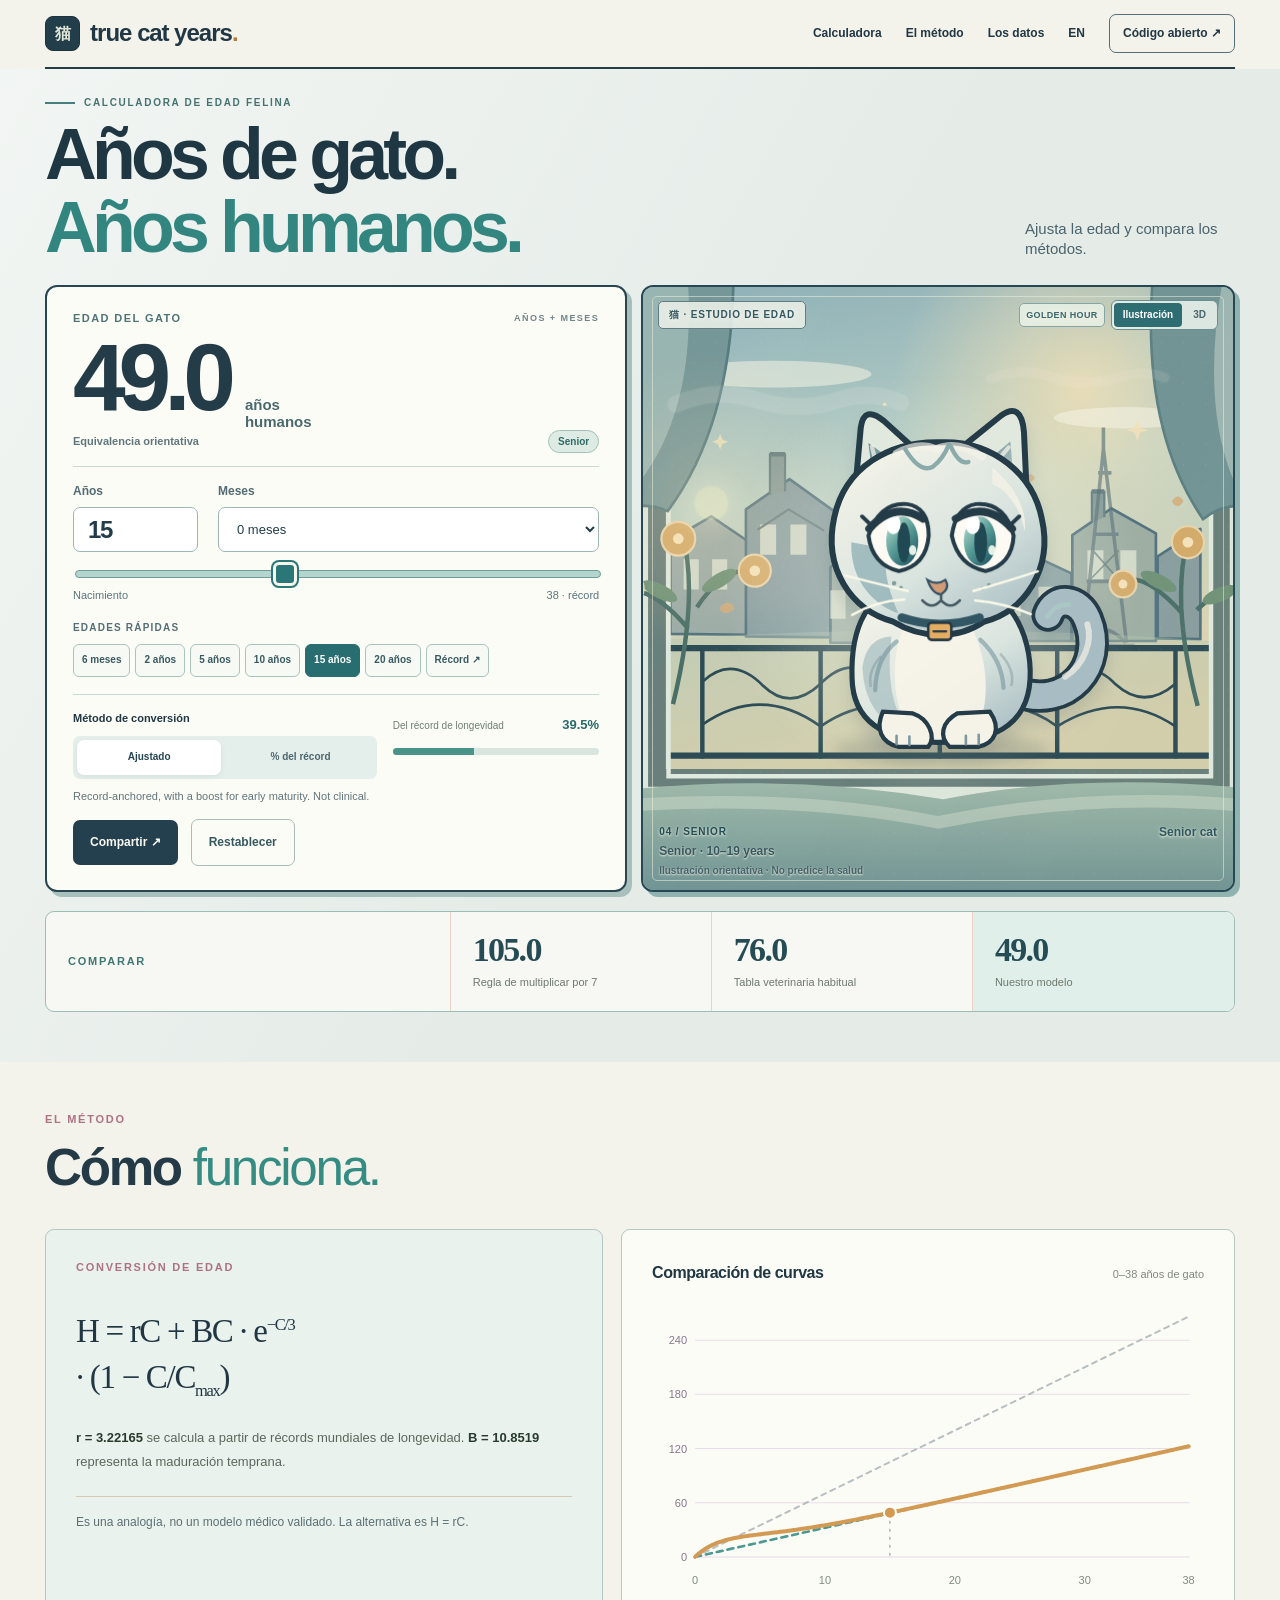
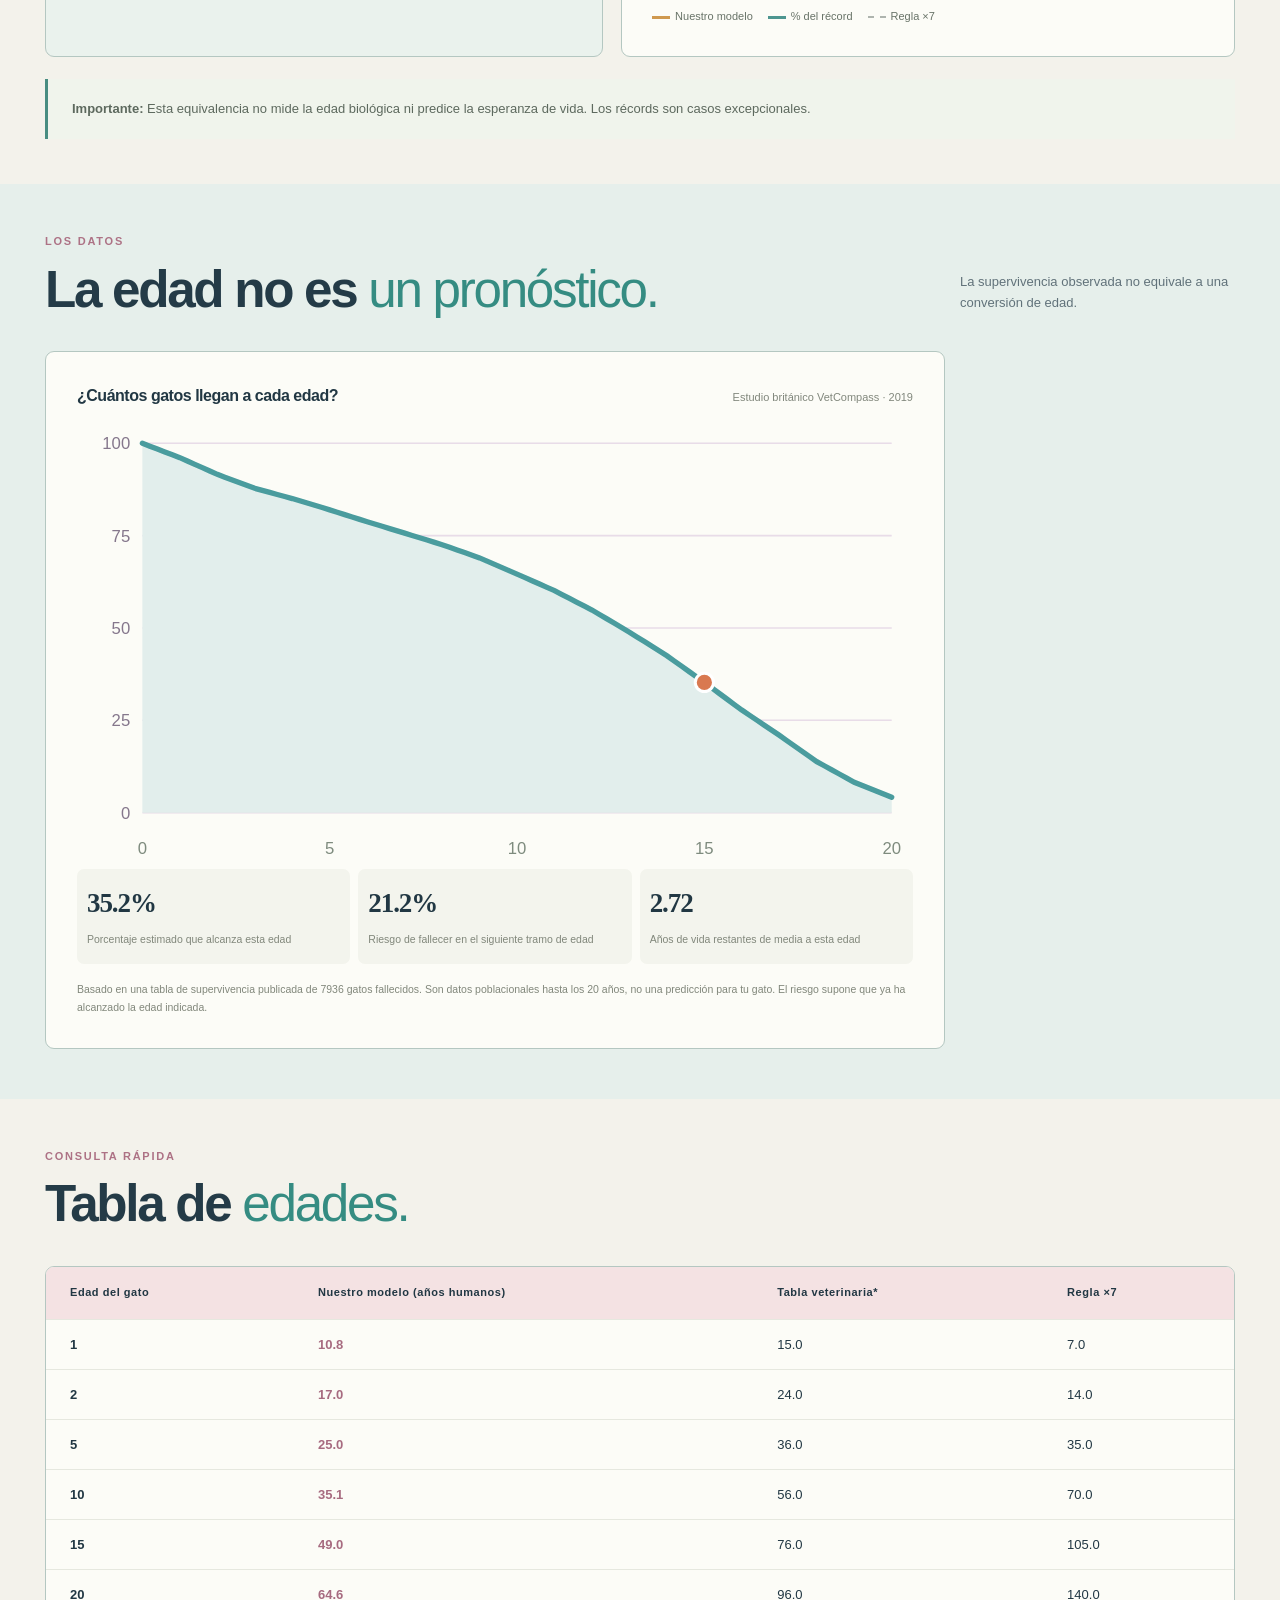
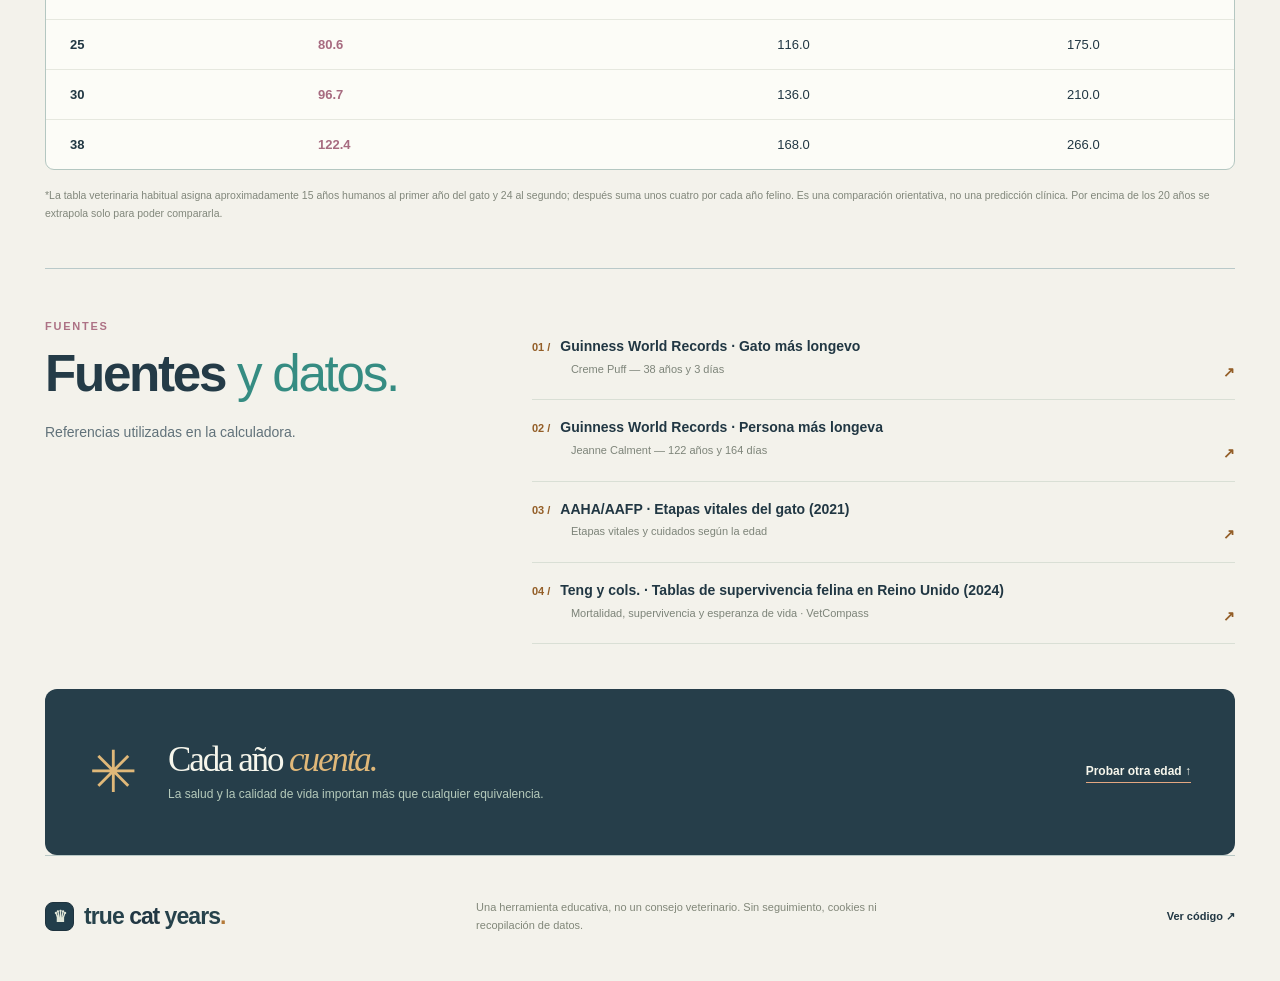
==== es/index.html @ 13b222a9 "Publish localized Spanish /es homepage with SEO tags and translated content" ====
<!doctype html>
<html lang="es">
<head>
<meta charset="utf-8"><meta name="viewport" content="width=device-width,initial-scale=1">
<meta name="theme-color" content="#172a35">
<link rel="canonical" href="https://catyear.pages.dev/es/">
<link rel="alternate" hreflang="en" href="https://catyear.pages.dev/">
<link rel="alternate" hreflang="es" href="https://catyear.pages.dev/es/">
<link rel="alternate" hreflang="x-default" href="https://catyear.pages.dev/">
<meta property="og:url" content="https://catyear.pages.dev/es/"><meta property="og:locale" content="es_ES">
<meta name="description" content="¿Cuántos años humanos tiene tu gato? Calculadora de edad felina basada en récords de longevidad, con métodos comparados y datos científicos.">
<meta property="og:type" content="website"><meta property="og:title" content="¿Cuántos años humanos tiene tu gato? | True Cat Years"><meta property="og:description" content="Calculadora ilustrada de años de gato a años humanos, con comparaciones claras.">
<title>Calculadora de años de gato a años humanos | True Cat Years</title>
<link rel="icon" href="../favicon.svg" type="image/svg+xml"><link rel="stylesheet" href="../styles.css"><link rel="stylesheet" href="../storyboard.css">
<script type="application/ld+json">{"@context":"https://schema.org","@type":"WebApplication","name":"Calculadora de años de gato a años humanos — True Cat Years","applicationCategory":"HealthApplication","operatingSystem":"Any","isAccessibleForFree":true,"description":"Calculadora ilustrativa de edad felina basada en los récords de longevidad, con comparación de métodos y datos de supervivencia reales.","author":{"@type":"Person","name":"Duncan Trevithick"},"url":"https://catyear.pages.dev/es/","inLanguage":"es"}</script>
</head>
<body>
<a class="skip" href="#calculator">Ir a la calculadora</a>
<header class="site-header wrap">
<a href="../" class="brand" aria-label="Inicio de True Cat Years"><span class="brand-mark" aria-hidden="true">猫</span><span>true <span class="brand-italic">cat</span> years<span class="brand-dot">.</span></span></a>
<nav aria-label="Navegación principal"><a href="#calculator">Calculadora</a><a href="#how-it-works">El método</a><a href="#the-evidence">Los datos</a><a class="lang-link" href="/" lang="en" hreflang="en" data-language-link aria-label="Cambiar a inglés">EN</a><a class="nav-github" href="https://github.com/dunctk/true-cat-year-calculator" target="_blank" rel="noopener noreferrer">Código abierto ↗</a></nav>
</header>
<main>

<section class="calculator-section experience-section" id="calculator" aria-labelledby="calc-heading">
<div class="wrap">
  <div class="experience-heading">
    <div><p class="kicker"><span class="kicker-rule"></span>CALCULADORA DE EDAD FELINA</p>
      <h1 id="calc-heading">Años de gato.<br><em>Años humanos.</em></h1></div>
    <p class="experience-intro">Ajusta la edad y compara los métodos.</p>
  </div>
  <div class="calc-grid experience-grid">
    <div class="control-panel experience-control">
      <div class="panel-index"><span>EDAD DEL GATO</span><span>AÑOS + MESES</span></div>
      <div class="hero-result">
        <div class="hero-number"><strong id="result-years" aria-live="polite" aria-atomic="true">49.0</strong><span>años<br>humanos</span></div>
        <div class="hero-sub"><span>Equivalencia orientativa</span><span id="stage" class="stage-pill">Sénior</span></div>
      </div>
      <div class="age-fields"><div><label for="years">Años</label><input type="number" id="years" min="0" max="38" step="1" value="15" inputmode="numeric"></div><div><label for="months">Meses</label><select id="months" aria-label="Meses adicionales"><option value="0">0 meses</option><option value="1">1 mes</option><option value="2">2 meses</option><option value="3">3 meses</option><option value="4">4 meses</option><option value="5">5 meses</option><option value="6">6 meses</option><option value="7">7 meses</option><option value="8">8 meses</option><option value="9">9 meses</option><option value="10">10 meses</option><option value="11">11 meses</option></select></div></div>
      <input type="range" id="age-slider" min="0" max="38" step=".0833333333" value="15" aria-label="Edad del gato en años">
      <div class="range-ends"><span>Nacimiento</span><span>38 · récord</span></div>
      <div class="quick-label">EDADES RÁPIDAS</div>
      <div class="presets"><button type="button" data-age="0.5">6 meses</button><button type="button" data-age="2">2 años</button><button type="button" data-age="5">5 años</button><button type="button" data-age="10">10 años</button><button type="button" data-age="15">15 años</button><button type="button" data-age="20">20 años</button><button type="button" data-age="38.0082">Récord ↗</button></div>
      <div class="control-lower">
        <div><p class="control-subhead">Método de conversión</p><div class="switcher" role="group" aria-label="Modelo de conversión de edad"><button id="mode-adjusted" type="button" aria-pressed="true" class="active">Ajustado</button><button id="mode-linear" type="button" aria-pressed="false">% del récord</button></div></div>
        <div class="record-meter"><div class="record-meter-label"><span>Del récord de longevidad</span><strong id="record-share">39.5%</strong></div><div class="progress" aria-hidden="true"><span id="progress-bar"></span></div></div>
      </div>
      <p class="method-explain" id="mode-description">Comparación ilustrativa basada en récords. No es un diagnóstico.</p>
      <div class="result-actions"><button type="button" id="copy-link" class="action-main">Compartir ↗</button><button type="button" id="reset-age" class="action-alt">Restablecer</button></div>
      <p id="copy-status" class="sr-only" role="status"></p>
    </div>
    <div class="scene-panel" aria-label="Gato ilustrado con paisaje parisino que cambia entre el día y la noche al ajustar la edad">
      <!-- The slider scrubs these scenery layers; nothing plays on its own. The cat remains independently rendered in WebGL above them. -->
      <div class="paris-timelapse" aria-hidden="true">
        <div class="tl-warmth"></div>
        <div class="tl-sunset"></div>
        <div class="tl-nightfall"></div>
        <svg class="tl-animation-art" viewBox="0 0 760 700" preserveAspectRatio="xMidYMid slice" focusable="false" aria-hidden="true">
          <defs>
            <radialGradient id="tl-sun-glow"><stop offset="0" stop-color="#fff2c7" stop-opacity=".82"/><stop offset=".25" stop-color="#ffdeaa" stop-opacity=".37"/><stop offset="1" stop-color="#ffe1af" stop-opacity="0"/></radialGradient>
            <radialGradient id="tl-moon-glow"><stop offset="0" stop-color="#e5e5ff" stop-opacity=".46"/><stop offset=".27" stop-color="#dce3ff" stop-opacity=".18"/><stop offset="1" stop-color="#dce3ff" stop-opacity="0"/></radialGradient>
          </defs>
          <g class="tl-clouds">
            <path d="M113 140q44-20 91-5t92 0q35-12 70 3" stroke="#fff9f1" stroke-width="19" stroke-linecap="round" opacity=".25" fill="none"/>
            <path d="M467 111q34-14 69-2t74 1q32-10 53 0" stroke="#fff2e6" stroke-width="11" stroke-linecap="round" opacity=".22" fill="none"/>
          </g>
          <g class="tl-sun">
            <circle cx="255" cy="143" r="175" fill="url(#tl-sun-glow)"/>
            <circle cx="255" cy="143" r="19" fill="#fff0bc" opacity=".94"/>
          </g>
          <g class="tl-stars">
            <g class="tl-stars-a" fill="#fff9e7">
              <circle cx="139" cy="91" r="2.2"/><circle cx="204" cy="62" r="1.5"/>
              <circle cx="289" cy="115" r="2.2"/><circle cx="350" cy="70" r="1.3"/>
              <circle cx="417" cy="110" r="2.0"/><circle cx="502" cy="60" r="1.5"/>
              <circle cx="589" cy="102" r="2.1"/><circle cx="643" cy="161" r="1.4"/>
            </g>
            <g class="tl-stars-b" fill="#fff5d9">
              <circle cx="169" cy="184" r="1.4"/><circle cx="246" cy="163" r="1.8"/>
              <circle cx="326" cy="194" r="1.2"/><circle cx="382" cy="158" r="2.1"/>
              <circle cx="465" cy="216" r="1.5"/><circle cx="548" cy="175" r="1.8"/>
              <circle cx="623" cy="225" r="1.2"/>
            </g>
          </g>
          <g class="tl-moon">
            <circle cx="210" cy="151" r="106" fill="url(#tl-moon-glow)"/>
            <circle cx="210" cy="151" r="16" fill="#f9f1d9"/>
            <circle cx="203" cy="146" r="16" fill="#d2d2e7"/>
          </g>
          <!-- These lit windows share viewBox coordinates with paris-balcony.svg. -->
          <g class="tl-windows">
            <path class="tl-window-early" d="M94 317h17v34H94zm54 0h17v34h-17zm52-39h18v34h-18zm59 74h17v32h-17zm109-52h17v30h-17zm87 48h17v33h-17zm92-41h18v33h-18z" fill="#ffe7a2"/>
            <path class="tl-window-late" d="M126 317h17v34h-17zm54-39h18v34h-18zm34 0h18v34h-18zm83 74h17v32h-17zm111-52h17v30h-17zm85 48h17v33h-17zm37 0h17v33h-17zm55-41h18v33h-18z" fill="#ffe0a1"/>
          </g>
        </svg>
      </div>
      <div class="scene-top"><span class="scene-title">猫 · ESTUDIO DE EDAD</span><span class="scene-status-wrap"><span class="scene-daypart" id="scene-daypart">Hora dorada</span><div class="portrait-switch" role="group" aria-label="Estilo de ilustración">
        <button type="button" id="portrait-anime" class="active" aria-pressed="true">Ilustración</button>
        <button type="button" id="portrait-3d" aria-pressed="false">3D</button>
      </div></span></div>
      <div class="cat-viewport storybook-mode" id="cat-viewport">
        <canvas id="cat-canvas" aria-hidden="true"></canvas>
        <div id="cat-fallback" class="cat-fallback" aria-hidden="true">
        <svg id="anime-portrait" class="anime-portrait" viewBox="0 0 520 520" xmlns="http://www.w3.org/2000/svg" focusable="false" aria-hidden="true">
          <defs>
            <linearGradient id="fur-paint" x1=".1" x2=".9" y1="0" y2="1"><stop stop-color="#f6f4e9"/><stop offset=".56" stop-color="#dae5df"/><stop offset="1" stop-color="#a5bac1"/></linearGradient>
            <linearGradient id="ear-paint" x1="0" y1="0" x2="1" y2="1"><stop stop-color="#668d94"/><stop offset="1" stop-color="#c1d0ca"/></linearGradient>
            <linearGradient id="eye-gem" x1="0" y1="0" x2=".8" y2="1"><stop stop-color="#c4e6d5"/><stop offset=".52" stop-color="#599d97"/><stop offset="1" stop-color="#205967"/></linearGradient>
            
            
            <filter id="cat-shadow" x="-30%" y="-30%" width="160%" height="170%"><feGaussianBlur stdDeviation="8"/></filter>
          </defs>
          <ellipse cx="263" cy="461" rx="127" ry="17" fill="#29414c" opacity=".17" filter="url(#cat-shadow)"/>
          <g id="anime-whole">
            <!-- A curved tail painted behind the body, with a pale highlight and dark ink. -->
            <g id="anime-tail">
              <path d="M349 393C411 417 456 362 434 309C424 284 396 281 388 304" fill="none" stroke="#243b48" stroke-width="39" stroke-linecap="round"/>
              <path d="M349 393C411 417 456 362 434 309C424 284 396 281 388 304" fill="none" stroke="#a8bcc3" stroke-width="30" stroke-linecap="round"/>
              <path d="M408 376C431 362 440 334 434 315" fill="none" stroke="#f6f1e5" stroke-width="7" stroke-linecap="round" opacity=".7"/>
              <path d="M387 306Q398 290 412 292" fill="none" stroke="#a9c8c4" stroke-width="5" stroke-linecap="round"/>
            </g>
            <g id="anime-body">
              <path d="M222 282C179 269 157 319 159 378C160 429 197 451 259 453C320 453 364 436 367 379C370 323 337 270 301 279Z" fill="url(#fur-paint)" stroke="#243b48" stroke-width="6" stroke-linejoin="round"/>
              <path d="M171 365Q174 427 225 441Q196 400 205 329Q176 330 171 365Z" fill="#a7bec1" opacity=".7"/>
              <path d="M232 298C204 330 200 399 227 443C244 451 283 451 303 443C330 388 307 321 284 297Z" fill="#f8f5e9" opacity=".92"/>
              <path d="M211 335q-24 19-25 57M309 333q25 23 27 56" stroke="#6e9097" stroke-width="5" stroke-linecap="round" fill="none" opacity=".55"/>
              <path d="M195 417C186 437 193 453 213 458H248C258 446 248 425 230 419Z" fill="#f5f3e8" stroke="#243b48" stroke-width="5"/>
              <path d="M282 419C264 429 260 446 273 458H306C326 454 334 437 320 417Z" fill="#f5f3e8" stroke="#243b48" stroke-width="5"/>
              <path d="M211 445v10M226 446v10M292 445v10M307 444v11" fill="none" stroke="#7c979d" stroke-width="3" stroke-linecap="round"/>
              <path d="M193 352q-16 17-12 36M332 349q18 19 13 38" stroke="#6d8993" stroke-width="3" fill="none" opacity=".38"/>
            </g>
            <g id="anime-head">
              <!-- Angular anime ears. -->
              <path d="M161 175L169 85Q173 58 196 77L240 117M282 112L333 71Q357 54 360 90L364 178" fill="#e1e8de" stroke="#243b48" stroke-width="7" stroke-linejoin="round"/>
              <path d="M178 103L184 153L219 132Z" fill="url(#ear-paint)"/>
              <path d="M344 101L306 133L349 157Z" fill="url(#ear-paint)"/>
              <path d="M182 107l9 35M342 108l-20 24" stroke="#f8f3e8" stroke-width="5" stroke-linecap="round" opacity=".73"/>
              <!-- Inked, angular anime silhouette. -->
              <path d="M263 102C324 100 371 140 381 192C394 250 361 300 313 312C282 333 240 332 207 312C157 298 125 249 138 190C150 132 202 100 263 102Z" fill="url(#fur-paint)" stroke="#243b48" stroke-width="7" stroke-linejoin="round"/>
              <!-- Soft cel-shadow planes: inked but not muddy. -->
              <path d="M158 219C156 265 187 294 213 302C203 278 193 249 201 227Z" fill="#8daeb4" opacity=".74"/>
              <path d="M323 132C351 154 364 183 361 206C355 176 339 157 323 151Z" fill="#f5f2e8" opacity=".85"/>
              <path d="M211 115Q237 101 257 110Q283 99 311 119" fill="none" stroke="#f4f3e9" stroke-width="9" stroke-linecap="round" opacity=".66"/>
              <!-- Hand-drawn forelock and three tiny fur tufts. -->
              <path d="M221 110Q238 138 253 131Q265 122 272 105M274 106Q284 129 295 125" fill="none" stroke="#8baaaa" stroke-width="5" stroke-linecap="round"/>
              <g id="anime-silver" opacity="0">
                <path d="M190 171Q198 143 219 131L211 166Z" fill="#afc2c6" opacity=".8"/>
                <path d="M314 128Q341 144 347 164L326 158Z" fill="#afc2c6" opacity=".75"/>
                <path d="M182 251Q199 275 218 279L204 287Z" fill="#afc2c6" opacity=".55"/>
                <path d="M343 251Q329 271 310 281L324 288Z" fill="#afc2c6" opacity=".6"/>
              </g>
              <g id="anime-eyes">
                <!-- Focused anime eyes. -->
                <g id="anime-eye-left">
                  <path d="M176 211Q190 167 224 170Q251 174 251 211Q248 250 214 257Q181 249 176 211Z" fill="#fcfaf2" stroke="#243b48" stroke-width="5"/>
                  <ellipse cx="218" cy="218" rx="20" ry="32" fill="url(#eye-gem)"/>
                  <ellipse cx="220" cy="220" rx="8" ry="26" fill="#214953"/>
                  <ellipse cx="207" cy="196" rx="9" ry="13" fill="#fff"/>
                  <ellipse cx="231" cy="230" rx="4.6" ry="6.5" fill="#f0f8ed" opacity=".94"/>
                  <path d="M177 202Q208 165 244 189" fill="none" stroke="#243b48" stroke-width="10" stroke-linecap="round"/>
                  <path d="M180 198L168 186" fill="none" stroke="#243b48" stroke-width="5" stroke-linecap="round"/>
                </g>
                <g id="anime-eye-right">
                  <path d="M273 211Q278 174 303 170Q339 167 350 211Q348 249 315 257Q281 250 273 211Z" fill="#fcfaf2" stroke="#243b48" stroke-width="5"/>
                  <ellipse cx="308" cy="218" rx="20" ry="32" fill="url(#eye-gem)"/>
                  <ellipse cx="309" cy="220" rx="8" ry="26" fill="#214953"/>
                  <ellipse cx="299" cy="196" rx="9" ry="13" fill="#fff"/>
                  <ellipse cx="323" cy="230" rx="4.6" ry="6.5" fill="#f0f8ed" opacity=".94"/>
                  <path d="M278 189Q317 165 348 202" fill="none" stroke="#243b48" stroke-width="10" stroke-linecap="round"/>
                  <path d="M345 198L357 186" fill="none" stroke="#243b48" stroke-width="5" stroke-linecap="round"/>
                </g>
              </g>
              
              
              <!-- Tiny muzzle: not a human smile. -->
              <path d="M247 263Q258 270 268 263Q274 273 263 280Q253 280 247 263Z" fill="#d09c78" stroke="#365364" stroke-width="2.5"/>
              <path d="M263 280v7M263 287q-11 12-22 0M263 287q11 12 22 0" fill="none" stroke="#455962" stroke-width="3" stroke-linecap="round"/>
              <g fill="#819d9d"><circle cx="208" cy="267" r="2.6"/><circle cx="216" cy="272" r="2.2"/><circle cx="319" cy="269" r="2.5"/><circle cx="311" cy="273" r="2.1"/></g>
              <g fill="none" stroke="#f8f8e9" stroke-width="3" stroke-linecap="round">
                <path d="M224 276Q186 267 151 258M220 286Q186 288 159 304M301 276Q342 264 376 253M303 287Q337 290 368 303"/>
              </g>
            </g>
            <!-- Minimal collar and metal tag. -->
            <g id="anime-collar">
  <path d="M217 307Q262 322 308 307" stroke="#325663" stroke-width="10" fill="none" stroke-linecap="round"/>
  <rect x="248" y="313" width="27" height="20" rx="4" fill="#e4ad61" stroke="#263944" stroke-width="3"/>
  <path d="M254 323h15" stroke="#263944" stroke-width="2.5" stroke-linecap="round"/>
</g>
          </g>
        </svg>
      </div>
      </div>
      <div class="scene-foot"><span id="story-chapter">04 / SÉNIOR</span><span id="portrait-stage" aria-live="polite">Gato sénior</span></div>
      <p id="scene-story" class="scene-note">Sénior · 10–19 años</p><p class="scene-disclaimer">Ilustración orientativa · No predice la salud</p>
    </div>
  </div>
  <div class="comparison-band"><div><span class="mini-overline">COMPARAR</span></div><div><strong id="compare-seven">105</strong><small>Regla de multiplicar por 7</small></div><div><strong id="compare-vet">76</strong><small>Tabla veterinaria habitual</small></div><div class="compare-feature"><strong id="compare-ours">49.0</strong><small>Nuestro modelo</small></div></div>
</div>
</section>
<section class="method-section wrap" id="how-it-works" aria-labelledby="method-heading">
  <div class="section-heading"><div><p class="kicker">EL MÉTODO</p><h2 id="method-heading">Cómo <em>funciona.</em></h2></div><p></p></div>
  <div class="formula-layout">
    <div class="formula-card"><p class="mini-overline">CONVERSIÓN DE EDAD</p><div class="formula formula-v2" aria-label="H es igual a r por C más B por C por e elevado a menos C dividido entre tres, multiplicado por uno menos C dividido entre C máxima"><span>H = rC + BC · e<sup>−C/3</sup></span><span> · (1 − C/C<sub>max</sub>)</span></div><p><strong>r = <span id="ratio">3.22165</span></strong> se calcula a partir de récords mundiales de longevidad. <strong>B = <span id="boost">10.8519</span></strong> representa la maduración temprana.</p><div class="formula-note">Es una analogía, no un modelo médico validado. La alternativa es H = rC.</div></div>
    <div class="chart-card"><div class="chart-head"><h3>Comparación de curvas</h3><span>0–38 años de gato</span></div><svg id="age-chart" viewBox="0 0 550 295" role="img" aria-label="Comparación de las curvas del modelo ajustado, porcentaje del récord y siete veces la edad del gato"></svg><div class="chart-legend"><span><i class="lg-orange"></i>Nuestro modelo</span><span><i class="lg-green"></i>% del récord</span><span><i class="lg-dotted"></i>Regla ×7</span></div></div>
  </div>
  <p class="accuracy-caveat"><strong>Importante:</strong> Esta equivalencia no mide la edad biológica ni predice la esperanza de vida. Los récords son casos excepcionales.</p>
</section>
<section class="evidence-section" id="the-evidence" aria-labelledby="evidence-heading"><div class="wrap">
  <div class="section-heading"><div><p class="kicker">LOS DATOS</p><h2 id="evidence-heading">La edad no es <em>un pronóstico.</em></h2></div><p>La supervivencia observada no equivale a una conversión de edad.</p></div>
  <div class="evidence-grid">
    <div class="survival-card"><div class="chart-head"><h3>¿Cuántos gatos llegan a cada edad?</h3><span>Estudio británico VetCompass · 2019</span></div><svg id="survival-chart" viewBox="0 0 550 285" role="img" aria-label="Supervivencia poblacional estimada desde el nacimiento hasta los 20 años a partir de un estudio veterinario británico"></svg><div class="survival-metrics"><div><strong id="survival-share">35.2%</strong><span>Porcentaje estimado que alcanza esta edad</span></div><div><strong id="death-risk">21.2%</strong><span>Riesgo de fallecer en el siguiente tramo de edad</span></div><div><strong id="years-left">2.72</strong><span>Años de vida restantes de media a esta edad</span></div></div><p class="small-print">Basado en una tabla de supervivencia publicada de 7936 gatos fallecidos. Son datos poblacionales hasta los 20 años, no una predicción para tu gato. El riesgo supone que ya ha alcanzado la edad indicada.</p></div>
    
  </div>
</div></section>
<section class="table-section wrap" aria-labelledby="table-heading">
  <div class="section-heading"><div><p class="kicker">CONSULTA RÁPIDA</p><h2 id="table-heading">Tabla de <em>edades.</em></h2></div><p></p></div>
  <div class="table-shell"><table><thead><tr><th>Edad del gato</th><th>Nuestro modelo (años humanos)</th><th>Tabla veterinaria*</th><th>Regla ×7</th></tr></thead><tbody id="age-table"></tbody></table></div>
  <p class="small-print">*La tabla veterinaria habitual asigna aproximadamente 15 años humanos al primer año del gato y 24 al segundo; después suma unos cuatro por cada año felino. Es una comparación orientativa, no una predicción clínica. Por encima de los 20 años se extrapola solo para poder compararla.</p>
</section>
<section class="sources-section wrap" aria-labelledby="sources-heading">
  <div><p class="kicker">FUENTES</p><h2 id="sources-heading">Fuentes <em>y datos.</em></h2><p class="sources-lede">Referencias utilizadas en la calculadora.</p></div>
  <ol class="source-list">
    <li><a href="https://www.guinnessworldrecords.com/world-records/oldest-cat-ever" target="_blank" rel="noopener noreferrer"><strong>Guinness World Records · Gato más longevo</strong><span>Creme Puff — 38 años y 3 días <b>↗</b></span></a></li>
    <li><a href="https://www.guinnessworldrecords.com/world-records/oldest-person" target="_blank" rel="noopener noreferrer"><strong>Guinness World Records · Persona más longeva</strong><span>Jeanne Calment — 122 años y 164 días <b>↗</b></span></a></li>
    <li><a href="https://www.aaha.org/resources/2021-aaha-aafp-feline-life-stage-guidelines/feline-life-stage-definitions/" target="_blank" rel="noopener noreferrer"><strong>AAHA/AAFP · Etapas vitales del gato (2021)</strong><span>Etapas vitales y cuidados según la edad <b>↗</b></span></a></li>
    <li><a href="https://doi.org/10.1177/1098612X241234556" target="_blank" rel="noopener noreferrer"><strong>Teng y cols. · Tablas de supervivencia felina en Reino Unido (2024)</strong><span>Mortalidad, supervivencia y esperanza de vida · VetCompass <b>↗</b></span></a></li>
    
  </ol>
</section>
<section class="closing wrap"><span aria-hidden="true">✳</span><div><h2>Cada año <em>cuenta.</em></h2><p>La salud y la calidad de vida importan más que cualquier equivalencia.</p></div><a href="#calculator">Probar otra edad ↑</a></section>
</main>
<footer class="site-footer wrap"><a class="brand" href="../"><span class="brand-mark">♛</span><span>true <span class="brand-italic">cat</span> years<span class="brand-dot">.</span></span></a><p>Una herramienta educativa, no un consejo veterinario. Sin seguimiento, cookies ni recopilación de datos.</p><a href="https://github.com/dunctk/true-cat-year-calculator" target="_blank" rel="noopener noreferrer">Ver código ↗</a></footer>
<script src="../model.js" defer></script>
<script src="../cat-growth.js" defer></script>
<script src="../cat-scene.js" defer></script>
<script src="../timelapse.js" defer></script>
<script src="../storybook.js" defer></script>
<script src="../app.js" defer></script>
</body></html>
---- styles.css ----
:root{--cream:#f8f4ea;--ink:#22352b;--muted:#6d7469;--orange:#d97950;--orange-dark:#af5838;--sage:#dbe7d9;--sage-dark:#537563;--white:#fffdf7;--line:#dcded2;--serif:Georgia,"Iowan Old Style","Times New Roman",serif;--sans:Inter,ui-sans-serif,-apple-system,BlinkMacSystemFont,"Segoe UI",sans-serif}*{box-sizing:border-box}html{scroll-behavior:smooth}body{margin:0;background:var(--cream);color:var(--ink);font-family:var(--sans);-webkit-font-smoothing:antialiased}body,p{line-height:1.62}button,input,select{font:inherit}button{cursor:pointer}a{color:inherit;text-decoration:none}a:focus-visible,button:focus-visible,input:focus-visible,select:focus-visible{outline:3px solid var(--orange);outline-offset:3px}.wrap{width:min(1190px,calc(100% - 56px));margin-inline:auto}.skip{position:absolute;left:-9999px}.skip:focus{left:12px;top:12px;background:white;padding:12px;z-index:100}.site-header{height:95px;display:flex;align-items:center;justify-content:space-between;border-bottom:1px solid var(--line)}.brand{display:inline-flex;align-items:center;gap:10px;font-weight:800;letter-spacing:-.07em;font-size:23px;white-space:nowrap}.brand-mark{width:37px;height:37px;display:grid;place-items:center;color:var(--cream);border-radius:50%;background:var(--ink);font-size:22px;letter-spacing:0}.brand-italic{font-family:var(--serif);font-weight:400;font-style:italic;letter-spacing:-.05em}.brand-dot{color:var(--orange)}nav{display:flex;align-items:center;gap:34px;font-size:13px;font-weight:650}nav a:hover,.text-link:hover,.site-footer a:hover{color:var(--orange-dark)}.nav-github{border:1px solid var(--ink);padding:10px 17px;border-radius:99px}.hero{display:grid;grid-template-columns:1.12fr .88fr;min-height:585px;align-items:center;gap:15px;padding-top:50px;padding-bottom:55px}.kicker,.mini-overline{font-size:11px;font-weight:800;letter-spacing:.18em;text-transform:uppercase;color:var(--orange-dark);line-height:1.4;margin:0}.kicker-rule{display:inline-block;height:2px;background:var(--orange);width:30px;vertical-align:middle;margin-right:9px}h1,h2,h3,p{margin-top:0}h1,h2{font-family:var(--serif);font-weight:400;letter-spacing:-.06em}h1{font-size:clamp(55px,6.1vw,91px);line-height:1.035;margin:27px 0}h1 em,h2 em{font-weight:400;color:var(--orange-dark)}.period{color:var(--orange)}.hero-lede{font-size:17px;max-width:575px;color:#58635a;line-height:1.83;margin-bottom:31px}.hero-link{display:inline-flex;gap:25px;align-items:center;font-size:14px;font-weight:800;border-bottom:2px solid var(--orange);padding-bottom:10px}.hero-link span{font-size:21px}.hero-art{position:relative;width:100%;height:460px;display:flex;align-items:center;justify-content:center}.orb{position:absolute;border-radius:50%}.orb-one{width:365px;height:365px;background:#ecdbc0;top:35px;left:calc(50% - 175px)}.orb-two{width:75px;height:75px;background:#d3dfcf;right:22px;top:21px}.cat-art{position:relative;width:100%;max-height:420px;z-index:2;filter:drop-shadow(0 10px 0 rgba(42,60,43,.02))}.art-stamp{position:absolute;z-index:3;right:-6px;top:77px;transform:rotate(9deg);width:128px;height:128px;border:1.5px dashed #d7a17a;border-radius:50%;background:#f6e8d7;display:flex;align-items:center;justify-content:center;flex-direction:column;text-align:center}.art-stamp span{font-family:var(--serif);font-size:48px;line-height:1;color:var(--orange-dark)}.art-stamp small{font-size:10px;line-height:1.35;font-weight:650}.art-caption{position:absolute;bottom:0;color:#7e786d;font-size:12px;font-family:var(--serif);font-style:italic;letter-spacing:.02em}.calculator-section{background:#e8ede3;padding:89px 0 81px}.section-heading{display:flex;justify-content:space-between;align-items:end;gap:24px;margin-bottom:33px}.section-heading h2,.sources-section h2{font-size:clamp(38px,4vw,57px);line-height:1.11;margin:12px 0 0}.section-heading>p{font-size:13px;color:var(--muted);max-width:275px;margin:0 0 5px}.calc-grid{display:grid;grid-template-columns:1fr 1fr;gap:18px}.control-panel,.result-panel{border-radius:17px;padding:35px 38px;min-height:435px}.control-panel{background:var(--white);border:1px solid #dce2d6;box-shadow:0 16px 34px rgba(32,50,38,.045)}.panel-index{display:flex;justify-content:space-between;align-items:center;gap:8px;font-size:14px;font-weight:800}.panel-index span+span{color:#a0a99a;font-size:10px;letter-spacing:.17em}.age-fields{display:flex;gap:20px;margin-top:28px;margin-bottom:30px}.age-fields>div:first-child{flex:0 0 135px}.age-fields>div:last-child{flex:1}.age-fields label{display:block;font-size:12px;color:#767b70;font-weight:650;margin-bottom:6px}.age-fields input,.age-fields select{width:100%;background:#f7f8f2;border:1px solid #dbe0d6;color:var(--ink);height:57px;border-radius:9px;padding:0 14px}.age-fields input{font-size:30px;font-weight:750;letter-spacing:-.055em}.age-fields select{font-size:13px}input[type=range]{display:block;width:100%;height:6px;accent-color:var(--orange);cursor:pointer}.range-ends{display:flex;justify-content:space-between;font-size:11px;color:#8f988b;margin:9px 0 25px}.quick-label,.control-subhead{font-size:12px;font-weight:800;margin:0 0 12px}.presets{display:flex;gap:7px;flex-wrap:wrap}.presets button{font-size:11px;font-weight:700;background:#f4f6ef;border:1px solid #dce2d7;border-radius:7px;padding:9px 11px;color:#516356}.presets button.active,.presets button:hover{background:var(--ink);color:white;border-color:var(--ink)}.control-rule{height:1px;background:#e4e8df;margin:25px 0}.switcher{display:grid;grid-template-columns:1fr 1fr;gap:7px;padding:4px;background:#edf0e9;border-radius:9px}.switcher button{background:transparent;border:0;border-radius:7px;padding:11px 9px;font-size:12px;color:#637467;font-weight:750}.switcher .active{background:white;color:var(--ink);box-shadow:0 2px 6px rgba(0,0,0,.06)}.method-explain{font-size:11px;color:#79877b;margin:12px 0 0;line-height:1.65;min-height:35px}.result-panel{background:var(--ink);color:#f7f4e9;position:relative;overflow:hidden}.result-panel:after{content:"";position:absolute;width:330px;height:330px;border-radius:50%;border:1px solid rgba(241,240,217,.09);right:-150px;top:-100px;pointer-events:none}.result-overline{display:flex;justify-content:space-between;align-items:center;font-size:10px;font-weight:750;letter-spacing:.16em;color:#bbd0bc}.result-star{font-size:25px;color:#d9a283}.human-num{display:flex;align-items:baseline;gap:19px;margin:27px 0 13px;line-height:1}.human-num span{font-family:var(--serif);font-size:clamp(86px,10vw,127px);letter-spacing:-.09em}.human-num small{font-size:13px;color:#c1d0c3;max-width:65px;line-height:1.35}.result-context{font-size:13px;color:#c1d0c3;max-width:320px;line-height:1.65;margin:0}.result-context strong{color:#fff}.result-divider{height:1px;background:rgba(240,246,228,.2);margin:31px 0 23px}.result-details{display:flex;justify-content:space-between;gap:12px}.result-details div{display:grid;gap:8px}.result-details div+div{text-align:right}.result-details span{font-size:11px;color:#adc0ae}.result-details strong{font-size:17px}.progress{background:#46594a;border-radius:40px;height:6px;overflow:hidden;margin-top:21px}.progress span{display:block;height:100%;background:#e6a582;transition:width .2s}.result-actions{display:flex;align-items:center;gap:13px;margin-top:27px}.action-main,.action-alt{border:0;padding:13px 17px;border-radius:7px;font-size:12px;font-weight:800}.action-main{background:#e6aa8c;color:#20352a}.action-main:hover{background:#f1c5a9}.action-alt{background:transparent;color:#d0d9cf;border:1px solid #647466}.comparison-band{display:grid;grid-template-columns:1.55fr repeat(3,1fr);margin-top:16px;border:1px solid #cdd8c9;background:#f5f7f0;border-radius:12px;overflow:hidden}.comparison-band>div{padding:19px 22px;border-right:1px solid #dce4d6;display:flex;flex-direction:column;justify-content:center}.comparison-band>div:last-child{border-right:0}.comparison-band p{font-family:var(--serif);font-size:21px;line-height:1.25;margin:6px 0 0}.comparison-band strong{font-family:var(--serif);font-size:34px;line-height:1.1;letter-spacing:-.05em}.comparison-band small{font-size:11px;color:#6f796f;margin-top:6px}.comparison-band .compare-feature{background:#f8e2d4}.method-section{padding-top:95px;padding-bottom:96px}.reason-grid{display:grid;grid-template-columns:repeat(3,1fr);gap:29px;margin:35px 0 42px}.reason-grid article{border-top:1.5px solid #aebfb0;padding-top:18px}.reason-number{color:var(--orange-dark);font-size:11px;font-weight:800;letter-spacing:.18em}.reason-grid h3{font-family:var(--serif);font-weight:400;font-size:27px;letter-spacing:-.035em;margin:15px 0 9px}.reason-grid p{font-size:13px;color:#647066;margin:0;line-height:1.8}.formula-layout{display:grid;grid-template-columns:1fr 1.1fr;gap:18px}.formula-card,.chart-card{border-radius:14px;padding:30px;min-width:0}.formula-card{background:#f0e7d8}.formula{font-family:var(--serif);font-size:clamp(23px,2.65vw,37px);letter-spacing:-.04em;line-height:1.4;margin:32px 0 24px;white-space:nowrap}.formula sub,.formula sup{font-size:50%}.formula-card>p:not(.mini-overline){font-size:13px;color:#5e665c;line-height:1.85}.formula-card strong{color:#283b2e}.formula-note{border-top:1px solid #d5c8b4;padding-top:16px;margin-top:22px;font-size:12px;color:#6d6e61}.chart-card{background:#fffdf7;border:1px solid var(--line)}.chart-head{display:flex;align-items:baseline;justify-content:space-between;gap:10px}.chart-head h3{font-size:16px;letter-spacing:-.03em;margin:0}.chart-head span{font-size:11px;color:#81877c;white-space:nowrap}.chart-card svg,.survival-card svg{display:block;width:100%;height:auto;margin:13px auto}.chart-legend{display:flex;flex-wrap:wrap;gap:15px;font-size:11px;color:#687368}.chart-legend i{display:inline-block;width:18px;height:3px;vertical-align:middle;margin-right:5px}.lg-orange{background:var(--orange)}.lg-green{background:#608b74}.lg-dotted{border-top:2px dashed #aeb4ae}.accuracy-caveat{margin:22px 0 0;color:#5d695e;font-size:13px;line-height:1.85;background:#f2efe5;padding:18px 24px;border-left:3px solid var(--orange)}.evidence-section{padding:95px 0;background:#e7e9df}.evidence-grid{display:grid;grid-template-columns:1.1fr .9fr;gap:18px}.survival-card,.kidney-card{background:var(--white);padding:31px;border-radius:14px;border:1px solid #d9ded3;min-width:0}.survival-metrics{display:grid;grid-template-columns:repeat(3,1fr);gap:8px}.survival-metrics>div{background:#f3f4ed;padding:13px 10px;border-radius:7px}.survival-metrics strong{display:block;font-family:var(--serif);font-size:27px;letter-spacing:-.04em}.survival-metrics span,.small-print{font-size:10.5px;line-height:1.7;color:#81877b}.small-print{margin:17px 0 0}.kidney-card{background:#f6f0e4}.kidney-card h3{font-family:var(--serif);font-size:clamp(30px,3.5vw,44px);font-weight:400;line-height:1.15;letter-spacing:-.05em;margin:15px 0 18px}.kidney-card>p:not(.mini-overline):not(.small-print){font-size:13px;color:#646a5e;line-height:1.8}.diet-bars{display:grid;gap:19px;margin:22px 0}.diet-bars>div>div:first-child{display:flex;justify-content:space-between;font-size:12px;font-weight:700;margin-bottom:6px}.bar-track{height:12px;border-radius:20px;background:#dedfd6;overflow:hidden}.bar-track span{display:block;height:100%;border-radius:20px}.text-link{display:inline-block;border-bottom:1px solid var(--orange);font-size:12px;font-weight:800;margin-top:22px}.table-section{padding-top:94px;padding-bottom:90px}.table-shell{overflow:auto;background:var(--white);border:1px solid var(--line);border-radius:13px}table{width:100%;border-collapse:collapse;text-align:left;font-size:13px}th{background:#e9eee4;font-size:11px;letter-spacing:.05em;padding:17px 24px;white-space:nowrap}td{border-top:1px solid #e6e8df;padding:14px 24px}tbody tr:hover{background:#f8f5eb}td:first-child{font-weight:800}td:nth-child(2){font-weight:800;color:var(--orange-dark)}.sources-section{display:grid;grid-template-columns:.75fr 1.25fr;gap:65px;padding-top:65px;padding-bottom:100px;border-top:1px solid var(--line)}.sources-lede{font-size:14px;color:var(--muted);max-width:290px;margin-top:18px}.source-list{margin:0;padding:0;list-style:none;counter-reset:sources}.source-list li{counter-increment:sources;border-bottom:1px solid #d9dfd5}.source-list li a{padding:16px 0;display:block}.source-list li strong{display:block;font-size:14px}.source-list li strong:before{content:"0" counter(sources) " / ";color:var(--orange-dark);font-size:11px;margin-right:7px}.source-list li span{display:flex;justify-content:space-between;font-size:11px;color:#7d8479;margin-left:39px;margin-top:3px}.source-list li b{font-size:14px;color:var(--orange-dark)}.source-list li a:hover strong{color:var(--orange-dark)}.closing{background:var(--ink);color:#fffaf0;border-radius:16px;display:flex;gap:30px;align-items:center;padding:36px 44px}.closing>span{font-size:58px;color:#de9f7b}.closing h2{font-size:35px;line-height:1.12;margin:0 0 6px}.closing h2 em{color:#ebb394}.closing p{margin:0;font-size:12px;color:#b5cabb}.closing a{margin-left:auto;border-bottom:1px solid #e4a781;white-space:nowrap;font-size:12px;font-weight:800}.site-footer{display:flex;align-items:center;justify-content:space-between;gap:22px;padding-top:42px;padding-bottom:45px}.site-footer .brand{font-size:18px}.site-footer .brand-mark{height:29px;width:29px;font-size:16px}.site-footer p{font-size:11px;color:#818779;max-width:440px;margin:0}.site-footer>a:last-child{font-size:11px;font-weight:800;white-space:nowrap}.sr-only{position:absolute;width:1px;height:1px;padding:0;overflow:hidden;clip:rect(0,0,0,0);white-space:nowrap;border:0}@media(max-width:900px){.hero{grid-template-columns:1fr .9fr}.hero-art{height:340px}.orb-one{width:280px;height:280px;left:calc(50% - 140px)}.art-stamp{width:100px;height:100px;right:-10px;top:36px}.art-stamp span{font-size:35px}.formula-layout,.evidence-grid{grid-template-columns:1fr}.comparison-band{grid-template-columns:1.2fr repeat(3,1fr)}}@media(max-width:700px){.wrap{width:calc(100% - 34px)}.site-header{height:74px}.brand{font-size:21px}nav{gap:12px}nav a:not(.nav-github){display:none}.nav-github{padding:9px 11px;font-size:11px}.hero{display:flex;flex-direction:column;gap:8px;padding:51px 0 44px;min-height:0}.hero-copy{width:100%}h1{font-size:clamp(47px,11.3vw,73px);line-height:1.035}.hero-lede{font-size:15px}.hero-art{height:315px;width:min(370px,100%);margin:0 auto}.orb-one{width:275px;height:275px;top:10px}.cat-art{max-height:310px}.art-stamp{top:14px;right:0}.art-caption{bottom:-5px}.calculator-section,.method-section,.evidence-section,.table-section{padding-top:63px;padding-bottom:65px}.section-heading{align-items:start;flex-direction:column;gap:10px;margin-bottom:25px}.section-heading h2,.sources-section h2{font-size:38px}.section-heading>p{max-width:100%}.calc-grid,.reason-grid{grid-template-columns:1fr}.control-panel,.result-panel{padding:24px 22px;min-height:0}.result-panel{min-height:370px}.human-num span{font-size:97px}.comparison-band{grid-template-columns:repeat(3,1fr)}.comparison-band>div:first-child{grid-column:1/-1;border-bottom:1px solid #dce4d6}.comparison-band>div{padding:13px 12px}.comparison-band strong{font-size:30px}.comparison-band small{font-size:10px}.reason-grid{gap:23px;margin-top:23px}.reason-grid article{padding-top:12px}.formula-card,.chart-card,.survival-card,.kidney-card{padding:22px}.formula{font-size:27px}.survival-metrics strong{font-size:23px}.sources-section{grid-template-columns:1fr;gap:23px;padding-top:45px;padding-bottom:65px}.closing{display:block;padding:28px}.closing>span{font-size:35px}.closing h2{font-size:30px}.closing a{display:inline-block;margin-top:18px}.site-footer{flex-wrap:wrap;align-items:start;padding-top:33px;padding-bottom:35px}.site-footer p{order:3;width:100%;max-width:100%}}@media(max-width:370px){.age-fields>div:first-child{flex:0 0 105px}.switcher button{font-size:10px}.presets button{padding:8px}.human-num span{font-size:80px}.formula{font-size:23px}.chart-head{flex-direction:column}.source-list li span{margin-left:0}}@media(prefers-reduced-motion:reduce){html{scroll-behavior:auto}*{transition:none!important}}
/* Make the two-line equation readable on narrow phones. */
.formula-v2{white-space:normal;overflow-wrap:normal;font-size:clamp(21px,2.6vw,33px)}.formula-v2 span{display:block;white-space:nowrap}@media(max-width:370px){.formula-v2{font-size:21px}}

/* The calculator itself is the landing page's hero. */
.experience-section{background:#edf1e9;padding:35px 0 66px;min-height:0}
.experience-heading{display:flex;justify-content:space-between;align-items:end;gap:36px;margin-bottom:23px}
.experience-heading h1{font-size:clamp(40px,4.6vw,66px);line-height:1.04;margin:12px 0 0;max-width:790px}
.experience-intro{font-size:13px;color:#607267;max-width:350px;margin:0 0 3px;line-height:1.72}
.experience-grid{grid-template-columns:1.03fr .97fr;gap:17px;align-items:stretch}
.experience-control{background:#fffdf7;padding:27px 31px;min-height:0}
.experience-control .panel-index{font-size:11px;letter-spacing:.12em;color:#617668}
.experience-control .panel-index span+span{color:#98aa99}
.hero-result{margin:7px 0 10px;border-bottom:1px solid #e7e9df;padding-bottom:13px}
.hero-number{display:flex;align-items:baseline;gap:15px;line-height:1.05}
.hero-number strong{font-family:var(--serif);font-weight:400;font-size:clamp(72px,7vw,99px);letter-spacing:-.085em;color:var(--ink);font-variant-numeric:tabular-nums}
.hero-number span{font-size:13px;line-height:1.26;color:#6b7a70}
.hero-sub{display:flex;justify-content:space-between;gap:10px;align-items:center;font-size:11px;color:#748176}
.stage-pill{display:inline-flex;background:#e8ecdf;color:#415a48;border:1px solid #d2dfd2;border-radius:50px;padding:5px 11px;font-size:10px;font-weight:800}
.experience-control .age-fields{margin:12px 0 19px}
.experience-control .age-fields input,.experience-control .age-fields select{height:45px}
.experience-control .age-fields input{font-size:24px}
.experience-control .age-fields>div:first-child{flex:0 0 125px}
.experience-control .range-ends{margin-bottom:15px}
.experience-control .quick-label{font-size:10px;letter-spacing:.12em;margin-bottom:8px;color:#829082}
.experience-control .presets{gap:5px}
.experience-control .presets button{padding:7px 8px;font-size:10px}
.control-lower{display:grid;grid-template-columns:1.25fr .85fr;gap:17px;margin-top:17px;padding-top:15px;border-top:1px solid #e6e9df}
.control-lower .control-subhead{font-size:11px;margin-bottom:9px}
.control-lower .switcher button{font-size:10px;padding:9px 6px}
.record-meter{margin-top:4px}
.record-meter-label{display:flex;justify-content:space-between;align-items:baseline;gap:8px;font-size:10px;color:#6f7e73}
.record-meter-label strong{font-size:13px;color:#324b39;white-space:nowrap}
.record-meter .progress{height:7px;background:#e0e8da;margin-top:13px}
.record-meter .progress span{background:#d97950}
.experience-control .method-explain{margin-top:10px;min-height:0}
.experience-control .result-actions{margin-top:14px}
.experience-control .action-main{background:var(--ink);color:#fffdf7}
.experience-control .action-main:hover{background:#3d5948}
.experience-control .action-alt{color:#4d6656;border-color:#cbd9cd}
.experience-section .comparison-band{background:#f7f8f3}
.scene-panel{min-height:492px;background:radial-gradient(ellipse at 52% 36%,#f9efe1 0,#eadbc7 53%,#d2e1d5 100%);position:relative;border:1px solid #d3e0d6;overflow:hidden;border-radius:17px;display:flex;flex-direction:column}
.scene-top,.scene-foot{display:flex;justify-content:space-between;gap:10px;align-items:center;z-index:2;padding:23px 25px 0;font-size:10px;font-weight:800;letter-spacing:.13em;color:#416354}
.scene-status{border:1px solid rgba(72,112,79,.25);border-radius:100px;padding:7px 11px;background:rgba(255,255,255,.42);font-size:9px}
.cat-viewport{position:relative;min-height:330px;flex:1;isolation:isolate}
.cat-viewport:before{content:"";position:absolute;inset:16px 9% 0;background:radial-gradient(ellipse at 50% 45%,rgba(255,255,255,.45),transparent 67%);z-index:-1}
#cat-canvas{display:block;position:absolute;inset:0;width:100%;height:100%;touch-action:pan-y}
.cat-fallback{position:absolute;inset:0;display:grid;place-items:center;opacity:1}
.cat-fallback svg{width:min(88%,410px);height:98%;filter:drop-shadow(0 14px 12px rgba(35,57,39,.12))}
.cat-viewport.webgl-ready .cat-fallback{display:none}
.scene-foot{padding:0 24px 10px;letter-spacing:.08em;font-size:9px}
.scene-foot span+span{font-size:13px;color:#35513e;font-family:var(--serif);font-style:italic;letter-spacing:0;text-transform:none}
.scene-note{padding:0 24px;margin:0 0 19px;font-size:10px;max-width:480px;line-height:1.5;color:#637769;z-index:2}
@media(min-width:1000px) and (max-height:780px){.experience-section{padding-top:25px}.experience-heading h1{font-size:48px}.scene-panel{min-height:430px}.cat-viewport{min-height:280px}.experience-control .hero-number strong{font-size:70px}.experience-control{padding:20px 27px}}
@media(max-width:950px){.experience-grid{grid-template-columns:1fr 1fr}.experience-control{padding:22px}.control-lower{grid-template-columns:1fr}.scene-panel{min-height:470px}.experience-intro{max-width:265px}.scene-top,.scene-foot{padding-left:14px;padding-right:14px}}
@media(max-width:700px){.experience-section{padding:25px 0 52px}.experience-heading{display:block;margin-bottom:19px}.experience-heading h1{font-size:clamp(39px,9vw,58px);margin:9px 0 11px}.experience-intro{max-width:100%;font-size:12px}.experience-grid{display:flex;flex-direction:column;gap:13px}.experience-control{padding:19px 20px}.hero-result{margin:8px 0 12px}.hero-number strong{font-size:78px}.experience-control .age-fields{margin:10px 0 16px}.control-lower{grid-template-columns:1fr 1fr;gap:10px;margin-top:14px;padding-top:12px}.scene-panel{min-height:360px}.cat-viewport{min-height:235px}.scene-top{padding-top:13px}.scene-note{margin-bottom:11px}.scene-foot{padding-top:0}}
@media(max-width:375px){.experience-control{padding:16px}.experience-control .age-fields>div:first-child{flex:0 0 95px}.control-lower{grid-template-columns:1fr}.hero-number strong{font-size:68px}.scene-panel{min-height:330px}}

/* Mobile: the live cat portrait follows the age readout, before the slider. */
@media(max-width:700px){
.experience-control>.scene-panel{min-height:240px;height:240px;margin:0 0 15px;border-radius:13px}
.experience-control>.scene-panel .scene-top{padding:12px 14px 0;font-size:9px}
.experience-control>.scene-panel .scene-status{font-size:8px;padding:5px 7px}
.experience-control>.scene-panel .cat-viewport{min-height:165px;flex:1}
.experience-control>.scene-panel .scene-foot{padding:0 14px 11px}
.experience-control>.scene-panel .scene-note{display:none}
}
@media(max-width:400px){.experience-control>.scene-panel{height:216px;min-height:216px}.experience-control>.scene-panel .cat-viewport{min-height:140px}}


/* True Cat Years · original Parisian anime / illustrated storybook identity */
:root{--cream:#fbf2e4;--ink:#344754;--muted:#73747a;--orange:#bd7b91;--orange-dark:#a76b80;--sage:#e3e6e2;--sage-dark:#72888a;--white:#fffaf3;--line:#dfc9ba;--serif:"Baskerville","Iowan Old Style","Palatino Linotype",Georgia,serif}
body{background:var(--cream);color:var(--ink)}
.site-header{height:79px;background:linear-gradient(96deg,#fffbf0,#f7e9de);border-bottom:1px solid #dcc4b4}
.brand{font-family:var(--serif);font-size:28px;font-weight:500;letter-spacing:-.035em}.brand-italic{color:#b5768a;font-weight:400}.brand-dot{color:#c8a26f}
.brand-mark{background:#354b58;color:#fff5e2;font-size:23px}
nav{font-family:var(--serif);font-size:14px;letter-spacing:.03em}nav .nav-github{border-color:#c7a374;background:#fff8ec8c}
.kicker,.mini-overline{color:#ad7285;letter-spacing:.16em}.kicker-rule{background:#c9a475}
.experience-section{background:linear-gradient(122deg,#fff5e7,#f3e7e2 61%,#e4e3e8);padding:27px 0 60px}
.experience-heading{align-items:center;gap:19px;margin-bottom:23px}
.experience-heading h1{font-size:clamp(46px,5.85vw,84px);line-height:.95;font-weight:500;letter-spacing:-.061em;margin:8px 0 0;max-width:900px}
.experience-heading h1 em{font-weight:400;color:#b97d8e}
.experience-intro{font-family:var(--serif);font-size:18px;line-height:1.48;color:#786f77;max-width:307px}
.experience-grid{grid-template-columns:1fr 1.08fr;gap:16px}
.experience-control{border:2px solid #cfb496;outline:1px solid #e4d0b4;outline-offset:-9px;border-radius:23px;background:linear-gradient(150deg,#fffcf4,#fff0e5);box-shadow:0 12px 27px #574b4c13;padding:24px 29px}
.experience-control .panel-index{font-family:var(--serif);font-size:15px;color:#987b86}.experience-control .panel-index span+span{font:700 9px var(--sans);letter-spacing:.16em;color:#af9299}
.hero-result{border-bottom-color:#e8d0c0;margin:6px 0 11px}
.hero-number strong{font:500 clamp(73px,8vw,110px)/1 var(--serif);letter-spacing:-.074em;color:#344754}
.hero-number span{font-family:var(--serif);font-size:18px;color:#786c7b}
.hero-sub{font-family:var(--serif);font-size:13px;color:#897986}
.stage-pill{background:#f6e3e6;border:1px solid #e1bac4;color:#9c6980}
.age-fields input,.age-fields select{background:#fffaf3;border-color:#e3c9bc;color:#344754}
.experience-control input[type=range]{accent-color:#be788e}
.experience-control .range-ends{color:#977f88}
.experience-control .presets button{background:#fffaee;border-color:#e5c9ba;color:#8e7180;border-radius:50px}
.experience-control .presets button:hover,.experience-control .presets button.active{background:#b97c90;border-color:#b97c90;color:white}
.control-lower{border-top-color:#e6cec4}
.control-lower .switcher{background:#f4e5df}
.control-lower .switcher button{color:#786f80}
.control-lower .switcher .active{background:#fffcf3;color:#344754}
.record-meter .progress{background:#e9d8de}.record-meter .progress span{background:#c17c91}
.record-meter-label strong{color:#a46b7f}
.experience-control .method-explain{font-family:var(--serif);font-size:12px;color:#8f7b80}
.experience-control .action-main{background:#344754;border-radius:60px}.experience-control .action-main:hover{background:#557081}
.experience-control .action-alt{color:#8e6b7a;border-color:#e0bec0;border-radius:60px}
.scene-panel{position:relative;isolation:isolate;min-height:490px;border-radius:23px;border:2px solid #d7ad9b;outline:1px solid #fce7c9;outline-offset:-9px;background:#f5dece url("./paris-balcony.svg") center center/cover no-repeat;box-shadow:0 16px 29px #624d601b}
.scene-panel:after{content:"";pointer-events:none;position:absolute;inset:11px;border:1px solid #fff4df9e;border-radius:15px;z-index:1}
.scene-top,.scene-foot{font-family:var(--serif);font-size:14px;font-weight:700;letter-spacing:.09em;color:#5d5c70;text-shadow:0 1px 9px #fff8ec}
.scene-status{background:#fff8e6bf;border-color:#cda5ac;color:#96718a}
.scene-top{padding:19px 22px 0}.scene-foot{padding:0 22px 8px}
.scene-foot span+span{font-size:17px;color:#6d596e}
.scene-note{font-family:var(--serif);font-size:11px;line-height:1.35;color:#6d6977;text-shadow:0 1px 8px #fff3eb;max-width:480px}
.cat-viewport{min-height:310px}.cat-viewport:before{background:radial-gradient(ellipse at 50% 58%,#fff3da2b,transparent 65%)}
.life-story-strip{display:grid;grid-template-columns:repeat(4,1fr);margin-top:18px;border:1px solid #dfc4b6;border-radius:14px;overflow:hidden;background:linear-gradient(90deg,#fff9eb,#f7e5db)}
.life-stage{display:flex;justify-content:center;align-items:center;gap:12px;padding:15px 9px;border-right:1px solid #e3caba}.life-stage:last-child{border:0}
.life-icon{font:400 29px var(--serif);color:#bb7994}.life-stage strong{display:block;font:600 18px var(--serif);color:#344754}.life-stage small{display:block;font:15px var(--serif);color:#b87787}
.comparison-band{border-color:#dfc5b5;background:#fff9ed}.comparison-band>div{border-color:#ead2c6}.comparison-band .compare-feature{background:#f8e5e7}.comparison-band strong{color:#344754}
.method-section,.table-section,.sources-section{background:#fbf2e4}
.section-heading h2,.sources-section h2{font-family:var(--serif);font-weight:500;color:#344754}.section-heading h2 em,.sources-section h2 em{color:#b97a8f}
.reason-grid article{border-color:#cbb3b7}.reason-grid h3{color:#425469}.reason-number{color:#ae7387}
.formula-card{background:#fff5e8;border:1px solid #dac3b4}.chart-card,.survival-card{background:#fffaf3;border-color:#dfcaba}
.accuracy-caveat{background:#fff5eb;border-left-color:#ba7891}
.evidence-section{background:linear-gradient(125deg,#e6e9eb,#f3e2e4)}
.kidney-card{background:#fff3e8;border-color:#e8c9bc}
.table-shell{background:#fffaf3;border-color:#dfc8b9}th{background:#f4e2e3}td:nth-child(2){color:#a76b80}
.closing{background:linear-gradient(115deg,#405568,#6c6b81);color:#fff7ed}.closing h2 em,.closing>span{color:#efc1c7}
.site-footer{border-top:1px solid #dfc7bb}.site-footer .brand{font-size:23px}
@media(max-width:950px){.experience-heading h1{font-size:clamp(45px,6.2vw,69px)}.experience-intro{font-size:16px}.experience-control{padding:21px}}
@media(max-width:700px){.site-header{height:70px}.brand{font-size:23px}.experience-heading h1{font-size:clamp(47px,10vw,64px)}.experience-intro{max-width:410px;font-size:15px}.experience-control{padding:20px}.experience-control>.scene-panel{height:248px;min-height:248px;margin:7px 0 13px}.experience-control>.scene-panel .cat-viewport{min-height:174px}.life-story-strip{grid-template-columns:1fr 1fr}.life-stage{justify-content:flex-start;border-bottom:1px solid #e3caba}.life-stage:nth-child(even){border-right:0}.life-stage:nth-child(n+3){border-bottom:0}.life-stage strong{font-size:16px}.life-stage small{font-size:13px}.life-icon{font-size:23px}}
@media(max-width:380px){.experience-control>.scene-panel{height:226px;min-height:226px}.experience-control>.scene-panel .cat-viewport{min-height:149px}.life-stage{padding:10px 8px;gap:5px}}

/* Subtle original anime sparkle detailing in the painted scene. */
.scene-panel{overflow:hidden}
.scene-panel .cat-fallback svg{width:min(88%,340px);height:95%;filter:drop-shadow(0 12px 9px rgba(72,66,90,.19))}
.scene-panel .cat-viewport{z-index:1}
.scene-panel:before{content:"✧";position:absolute;z-index:1;top:17%;right:17%;font:32px var(--serif);color:#fff7de;opacity:.85;text-shadow:0 0 17px #fff}
@media(max-width:700px){.scene-panel:before{font-size:23px}}

/* Depth of field: gently blur only the illustrated Paris backdrop.
   The WebGL cat and calculator UI stay crisp above this layer. */
.scene-panel{
  background:#f5dece;
  overflow:hidden;
}
.scene-panel::before{
  content:"";
  position:absolute;
  inset:-6px;
  top:-6px;
  right:-6px;
  bottom:-6px;
  left:-6px;
  z-index:0;
  pointer-events:none;
  background:#f5dece url("./paris-balcony.svg") center center / cover no-repeat;
  filter:blur(2.5px);
  transform:scale(1.015);
  opacity:1;
  font:initial;
  color:initial;
  text-shadow:none;
}
.scene-panel .cat-viewport{position:relative;z-index:1}
.scene-panel .scene-top,.scene-panel .scene-foot,.scene-panel .scene-note{position:relative;z-index:2}



/* FAST-FORWARD PARIS — ONE DAY/NIGHT PER TWO CAT YEARS
   The storyboard is sampled via --tl-delay. Animation is ALWAYS paused.
   Both 0% and 100% match, so the age slider can spin through day/night
   cycles smoothly, forward or backward, without resets or autoplay. */
.scene-panel{--tl-duration:42s;--tl-delay:-21s}
.paris-timelapse{
 position:absolute;inset:-6px;z-index:0;overflow:hidden;
 pointer-events:none;filter:blur(2.5px);transform:scale(1.015);
}
.paris-timelapse .tl-warmth,
.paris-timelapse .tl-sunset,
.paris-timelapse .tl-nightfall{position:absolute;inset:0;pointer-events:none;opacity:0}
.tl-warmth{background:linear-gradient(115deg,rgba(255,245,206,.12) 12%,rgba(255,211,169,.28) 77%)}
.tl-sunset{background:linear-gradient(180deg,rgba(245,133,130,.33),rgba(239,139,156,.37) 60%,rgba(235,142,94,.15))}
.tl-nightfall{background:linear-gradient(180deg,rgba(21,28,68,.84),rgba(43,39,83,.74) 62%,rgba(29,39,77,.82))}
.tl-animation-art{position:absolute;inset:0;width:100%;height:100%;overflow:visible}
.tl-clouds,.tl-sun,.tl-moon,.tl-stars,.tl-windows .tl-window-early,.tl-windows .tl-window-late{transform-box:view-box}
.paris-timelapse .tl-warmth,
.paris-timelapse .tl-sunset,
.paris-timelapse .tl-nightfall,
.paris-timelapse .tl-clouds,
.paris-timelapse .tl-sun,
.paris-timelapse .tl-moon,
.paris-timelapse .tl-stars,
.paris-timelapse .tl-window-early,
.paris-timelapse .tl-window-late{
 animation-duration:var(--tl-duration);
 animation-timing-function:linear;
 animation-delay:var(--tl-delay);
 animation-play-state:paused!important;
 animation-iteration-count:1;
 animation-fill-mode:both;
}
.tl-warmth{animation-name:tl-warmth}
.tl-sunset{animation-name:tl-sunset}
.tl-nightfall{animation-name:tl-night}
.tl-clouds{animation-name:tl-clouds}
.tl-sun{animation-name:tl-sun-path}
.tl-moon{animation-name:tl-moon-path}
.tl-stars{animation-name:tl-stars-in}
.tl-window-early{animation-name:tl-lights}
.tl-window-late{animation-name:tl-lights-late}
/* Don't autoplay twinkling; the stars themselves are scrubbed as well. */
.tl-stars-a,.tl-stars-b{opacity:1}
@keyframes tl-warmth{
 0%,100%{opacity:.12}13%{opacity:.38}32%{opacity:.21}
 50%{opacity:.55}66%{opacity:.12}83%{opacity:0}94%{opacity:.035}
}
@keyframes tl-sunset{
 0%,100%{opacity:0}39%{opacity:0}53%{opacity:.47}
 62%{opacity:.84}73%{opacity:.23}78%{opacity:0}
}
@keyframes tl-night{
 0%,100%{opacity:0}58%{opacity:0}67%{opacity:.17}
 78%{opacity:.80}86%{opacity:.91}91%{opacity:.77}95%{opacity:.30}
}
@keyframes tl-sun-path{
 0%,100%{opacity:.52;transform:translate(-130px,111px)}
 13%{opacity:.82;transform:translate(-50px,37px)}
 31%{opacity:.91;transform:translate(68px,-37px)}
 49%{opacity:.86;transform:translate(202px,13px)}
 65%{opacity:.90;transform:translate(339px,149px)}
 75%,94%{opacity:0;transform:translate(390px,195px)}
 96%{opacity:.14;transform:translate(-145px,134px)}
}
@keyframes tl-moon-path{
 0%,100%{opacity:0;transform:translate(330px,168px)}
 64%{opacity:0;transform:translate(330px,168px)}
 73%{opacity:.46;transform:translate(280px,78px)}
 86%{opacity:.93;transform:translate(178px,-63px)}
 94%{opacity:.40;transform:translate(88px,3px)}
 98%{opacity:0;transform:translate(52px,93px)}
}
@keyframes tl-stars-in{
 0%,100%{opacity:0}66%{opacity:0}
 78%{opacity:.60}85%{opacity:.96}
 91%{opacity:.76}97%{opacity:0}
}
@keyframes tl-lights{
 0%,100%{opacity:0}66%{opacity:0}
 76%{opacity:.67}85%{opacity:.95}92%{opacity:.50}98%{opacity:0}
}
@keyframes tl-lights-late{
 0%,100%{opacity:0}72%{opacity:0}
 81%{opacity:.51}89%{opacity:.87}95%{opacity:.22}98%{opacity:0}
}
@keyframes tl-clouds{
 0%,100%{opacity:.52;transform:translate(-28px,3px)}
 28%{opacity:.53;transform:translate(-2px,-5px)}
 52%{opacity:.34;transform:translate(27px,3px)}
 81%{opacity:.14;transform:translate(49px,-7px)}
 94%{opacity:.27;transform:translate(55px,-3px)}
}
.scene-status-wrap{display:flex;align-items:center;gap:7px}
.scene-daypart{
 font:700 10px var(--sans);letter-spacing:.08em;text-transform:uppercase;
 color:#744f70;text-shadow:0 1px 6px #fff8e7;
 background:rgba(255,250,237,.65);padding:6px 8px;
 border:1px solid rgba(206,164,170,.65);border-radius:99px;
 white-space:nowrap;
}
@media(max-width:700px){.scene-daypart{font-size:8px;padding:5px 7px}}

/* ANIME STORYBOOK · SECOND PASS
   A more expressive, painterly look without changing any calculator logic.
   The backdrop stays slider-driven and the WebGL cat remains crisp. */
:root{
  --anime-rose:#bd6f99;
  --anime-plum:#66566f;
  --anime-lilac:#e7d8ee;
  --anime-ivory:#fffaf0;
}
.site-header{background:linear-gradient(100deg,#fff9ed 0%,#f8e6ee 57%,#e8e1f2 100%);border-bottom-color:#dbbed2}
.brand-mark{background:#64566f;color:#fff4eb;box-shadow:0 3px 0 #ddafbf,inset 0 0 0 2px #ffffff34}
.nav-github{border-color:#ae829c!important;background:#fff9f3a8!important}
.nav-github:hover{background:#ffecf1!important}
.experience-section{
  position:relative;
  overflow:hidden;
  background:linear-gradient(126deg,#fff8eb 0%,#fbe6e9 44%,#e6e4f5 100%);
}
.experience-section::before{
  content:"";
  position:absolute;inset:0;pointer-events:none;
  background:radial-gradient(circle at 93% 8%,#fff9f2b8 0 5%,transparent 22%),
             radial-gradient(circle at 4% 76%,#ffd2da7d,transparent 32%);
}
.experience-section>.wrap{position:relative}
.experience-heading h1 em{color:#af668e;text-shadow:1px 2px 0 #fff3f7}
.experience-intro{color:#685c75}
.experience-control{
  border-color:#d3a7b9;
  outline-color:#f0d2d7;
  background:linear-gradient(148deg,#fffefa,#fff1ec 65%,#fbecf5);
  box-shadow:0 14px 30px #61506b1b,0 5px 0 #ead1df73;
}
.hero-result{border-bottom-color:#e5c7d5}
.hero-number strong{color:#464761}
.stage-pill{background:#f9e4ee;color:#805675;border-color:#d9a9c5}
.experience-control .age-fields input,.experience-control .age-fields select{
  background:#fffaf6;border:1px solid #dcbccb;color:#50465e;border-radius:11px;
}
.experience-control input[type=range]{
  -webkit-appearance:none;appearance:none;width:100%;height:9px;
  border:1px solid #d1a4be;border-radius:999px;
  background:linear-gradient(90deg,#bf72a5,#e9a4b7 52%,#e6cfdf 100%);
  cursor:pointer;
}
.experience-control input[type=range]::-webkit-slider-thumb{
  -webkit-appearance:none;appearance:none;width:24px;height:24px;
  border-radius:50%;border:4px solid #fff9f2;background:#aa618d;
  box-shadow:0 0 0 2px #aa618d,0 3px 9px #85536b55;
}
.experience-control input[type=range]::-moz-range-thumb{
  width:17px;height:17px;border:3px solid #fff9f2;
  border-radius:50%;background:#aa618d;box-shadow:0 0 0 2px #aa618d,0 3px 9px #85536b55;
}
.experience-control .presets button{
  border-color:#dec0d0;background:#fffafd;color:#705875;
  box-shadow:0 2px 0 #e9d5df;
  transition:background-color .15s,color .15s,transform .15s;
}
.experience-control .presets button:hover,.experience-control .presets button.active{
  color:#fff;background:#a65f8e;border-color:#a65f8e;transform:translateY(-1px);
}
.control-lower .switcher{background:#eddae6}
.control-lower .switcher .active{color:#5b506e;background:#fffaf5}
.record-meter .progress{background:#f1dbe7}
.record-meter .progress span{background:#b9769f}
.experience-control .action-main{background:#655472;box-shadow:0 3px 0 #ae93b2}
.experience-control .action-main:hover{background:#814e80}
.experience-control .action-alt{color:#66526e;border-color:#d7abc2}
.scene-panel{
  border-color:#b888aa;
  background-color:#ead9e7;
  box-shadow:0 19px 32px #73587535,0 5px 0 #f4cfdc88;
}
.scene-panel::before{filter:blur(1.2px) saturate(1.2);transform:scale(1.012)}
.paris-timelapse{filter:blur(1.2px) saturate(1.12);transform:scale(1.012)}
.scene-panel::after{border-color:#fff9ecb5;box-shadow:inset 0 0 0 1px #a96f9678}
.scene-top,.scene-foot{color:#574763;text-shadow:0 1px 5px #fff8f5}
.scene-top .scene-title{
  display:inline-flex;align-items:center;gap:4px;
  border-radius:999px;padding:6px 10px;
  background:#fff7efce;border:1px solid #dba6bd;
  font-size:11px;letter-spacing:.045em;color:#784f79;
}
.scene-top .scene-title [lang=ja]{font-weight:700;letter-spacing:.08em}
.scene-status{background:#fff7f2dc;color:#735773;border-color:#c79ab4}
.scene-daypart{background:#fff8efdf;border-color:#d6a4be;color:#765278}
.scene-foot span+span{color:#694d71}
.scene-note{color:#554966;text-shadow:0 1px 4px #fff9f2}
.cat-viewport:before{background:radial-gradient(ellipse at 50% 48%,#fffaf04d,transparent 72%)}
.comparison-band .compare-feature{background:#f6e1ec}
.section-heading h2 em,.sources-section h2 em{color:#af668e}
@media(max-width:700px){
  .scene-top .scene-title{font-size:9px;padding:4px 7px}
  .scene-status-wrap{gap:4px}
  .scene-status{font-size:8px;padding:5px 7px}
  .experience-control>.scene-panel{border-width:1.5px}
}
@media(max-width:380px){
  .scene-top .scene-title{font-size:8px;letter-spacing:0}
  .scene-status{font-size:7px;padding:4px}
}
@media(prefers-reduced-motion:reduce){
  .experience-control .presets button{transition:none}
}
---- storyboard.css ----
/* INK ANIME — minimal, high-contrast, expressive, and age-first.
   Overrides legacy site styles without changing age data or interactions. */
:root{
 --cream:#f3f2eb;--white:#fcfcf6;--ink:#213743;--muted:#61727a;
 --orange:#c58d47;--orange-dark:#935e27;
 --sage:#e0eae5;--sage-dark:#448984;--line:#b9c9c9;
 --story-accent:#358f89;--story-gold:#e3ac62;
 --serif:Georgia,"Iowan Old Style",serif;
}
html{scroll-behavior:smooth}
body{color:var(--ink);background:#f3f2eb}
.site-header{
 height:69px;background:#f3f2eb;
 border-bottom:2px solid #263d46;box-shadow:none;
}
.brand{font-size:24px;font-weight:750;letter-spacing:-.04em;color:#213743;font-family:var(--sans)}
.brand-italic{color:#213743;font-family:inherit;font-style:normal;font-weight:750}
.brand-dot{color:#b47a39}
.brand-mark{
 width:35px;height:35px;background:#223e4b;color:#e1e7d9;
 border:1px solid #1e333e;border-radius:8px;
 font:700 16px/1 var(--sans);box-shadow:none;
}
nav{font-family:var(--sans);font-size:12px;font-weight:700;letter-spacing:0;gap:24px}
nav .nav-github{
 background:transparent!important;border:1px solid #566f78!important;
 border-radius:7px;padding:9px 13px;
}
nav a:hover{color:#247d79}
.experience-section{
 background:#e5ece8;
 background-image:linear-gradient(120deg,rgba(255,255,255,.48),transparent 55%);
 padding:28px 0 50px;min-height:0;
}
.experience-section::before{display:none}
.experience-heading{align-items:end;margin-bottom:21px;gap:28px}
.experience-heading .kicker{
 font:800 10px/1.2 var(--sans);color:#46736f;letter-spacing:.17em;
}
.experience-heading .kicker-rule{background:#487e7e}
.experience-heading h1{
 font-family:var(--sans);font-size:clamp(44px,5.6vw,75px);
 font-weight:850;letter-spacing:-.067em;line-height:1.02;
 color:#1e3743;text-wrap:balance;margin:9px 0 0;
}
.experience-heading h1 em{font-style:normal;color:#338680;text-shadow:none;font-weight:850}
.experience-intro{
 font:500 15px/1.35 var(--sans);
 color:#4a626b;max-width:210px;margin:0 0 5px;
}
.experience-grid{grid-template-columns:1fr 1.02fr;gap:14px;align-items:stretch}
.experience-control{
 background:#fcfcf6;border:2px solid #284550;border-radius:12px;
 outline:none;box-shadow:5px 5px 0 #a8c0bb;
 padding:24px 26px;min-height:0;
}
.experience-control .panel-index{
 color:#4e7476;font:800 11px/1.3 var(--sans);letter-spacing:.13em;
}
.experience-control .panel-index span+span{color:#718589}
.hero-result{border-color:#cbd8d3;padding-bottom:13px;margin:5px 0 15px}
.hero-number{gap:16px}
.hero-number strong{
 font:850 clamp(75px,7.4vw,112px)/.99 var(--sans);
 letter-spacing:-.075em;color:#243c48;
}
.hero-number span{font:750 15px/1.15 var(--sans);color:#4a696e}
.hero-sub{font:600 11px/1.4 var(--sans);color:#60757b}
.stage-pill{
 background:#deebe4;color:#306a64;border:1px solid #a2c2b9;
 padding:5px 9px;font:800 10px var(--sans);
}
.experience-control .age-fields{margin:13px 0 18px}
.experience-control .age-fields label{color:#536b73}
.experience-control .age-fields input,.experience-control .age-fields select{
 background:#fff;color:#223d49;border:1.5px solid #9fb5b4;
 border-radius:7px;box-shadow:none;
}
.experience-control input[type=range]{
 appearance:none;-webkit-appearance:none;width:100%;height:8px;
 background:#b4d5ce;border:1px solid #719c97;border-radius:8px;
 accent-color:#2d817e;cursor:pointer;
}
.experience-control input[type=range]::-webkit-slider-thumb{
 -webkit-appearance:none;appearance:none;
 width:24px;height:24px;border-radius:6px;
 background:#2b7777;border:3px solid #f7f6ed;
 box-shadow:0 0 0 2px #2b7777;
}
.experience-control input[type=range]::-moz-range-thumb{
 width:18px;height:18px;border-radius:5px;
 background:#2b7777;border:3px solid #f7f6ed;
 box-shadow:0 0 0 2px #2b7777;
}
.experience-control .range-ends{color:#59757a}
.experience-control .quick-label{color:#546f74;margin-top:9px}
.experience-control .presets button{
 border:1px solid #abc3be;border-radius:6px;background:#f6f9f4;
 color:#395a60;box-shadow:none;transition:background-color .13s;
}
.experience-control .presets button:hover,.experience-control .presets button.active{
 background:#286e70;border-color:#286e70;color:#fff;transform:none;
}
.control-lower{border-top:1px solid #c8d9d5;gap:16px}
.control-lower .switcher{background:#e4eeea;border-radius:7px}
.control-lower .switcher button{color:#4b666e}
.control-lower .switcher .active{color:#244651;background:#fff}
.record-meter .progress{background:#d9e6df}
.record-meter .progress span{background:#4a9388}
.record-meter-label strong{color:#286969}
.experience-control .method-explain{
 color:#62757a;font:500 11px/1.45 var(--sans);margin-top:10px;
}
.experience-control .action-main{
 background:#243f4d;color:#f9fbf3;border-radius:7px;box-shadow:none;
}
.experience-control .action-main:hover{background:#326f73}
.experience-control .action-alt{border-color:#a9bcba;border-radius:7px;color:#365960}
.scene-panel{
 background-color:#c2d2ca;border:2px solid #264854;
 outline:none;border-radius:12px;
 box-shadow:5px 5px 0 #91b3b0;isolation:isolate;overflow:hidden;
 min-height:460px;
}
.scene-panel::before{
 background-image:url('./paris-balcony.svg');
 filter:blur(.65px) saturate(.95);
 transform:scale(1.012);opacity:1;
}
.paris-timelapse{filter:blur(.65px) saturate(.88)}
.scene-panel::after{border-color:#eaf0df8a;border-radius:5px;inset:9px;box-shadow:none}
.scene-panel .cat-viewport{isolation:isolate;min-height:320px}
.scene-panel .cat-viewport::before{
 background:radial-gradient(circle at 49% 50%,#f5f2df85,transparent 62%);
}
.scene-top{
 align-items:center;flex-wrap:wrap;padding:13px 15px 0;gap:6px;
 color:#1f434d;font:750 11px var(--sans);
}
.scene-top .scene-title{
 background:#e8eee6e6;border:1px solid #617d83;border-radius:5px;
 padding:7px 10px;color:#345961;font:800 10px/1.2 var(--sans);
 letter-spacing:.08em;box-shadow:none;
}
.scene-status-wrap{margin-left:auto;display:flex;gap:6px;align-items:center}
.scene-daypart{
 background:#e6eee3ee;color:#3b6770;border:1px solid #83a5a6;
 padding:6px;border-radius:5px;letter-spacing:.04em;font-size:9px;
}
.portrait-switch{
 display:flex;gap:2px;padding:2px;border:1px solid #698f90;
 background:#e5eee9eb;box-shadow:none;border-radius:6px;
}
.portrait-switch button{
 border:0;border-radius:4px;background:transparent;
 color:#4b686d;padding:6px 9px;white-space:nowrap;
 font:800 10px/1.2 var(--sans);
}
.portrait-switch button.active{color:#fff;background:#2e6e72;box-shadow:none}
.portrait-switch button:hover:not(.active):not(:disabled){background:#c9dfd5;color:#234c50}
.portrait-switch button:disabled{opacity:.4;cursor:not-allowed}
.portrait-switch button:focus-visible{outline:2px solid #2e6e72;outline-offset:2px}
.cat-viewport.storybook-mode #cat-canvas{visibility:hidden;pointer-events:none}
.cat-viewport.storybook-mode .cat-fallback{display:grid!important;opacity:1!important}
.cat-viewport:not(.storybook-mode).webgl-ready .cat-fallback{display:none}
.cat-fallback{align-items:center;justify-items:center}
.cat-viewport .cat-fallback svg.anime-portrait{
 width:min(99%,445px);height:100%;max-height:100%;display:block;
 overflow:visible;filter:drop-shadow(0 12px 8px #20374422);
}
#anime-eyes{
 transform-box:fill-box;transform-origin:center;
 animation:anime-blink 7s ease-in-out infinite;
}
#anime-eye-left,#anime-eye-right{
 transform-box:fill-box;transform-origin:center;
 transform:scale(.94,.90);
}
#anime-tail{
 transform-box:fill-box;transform-origin:13% 89%;
 animation:anime-tail-swish 5.8s ease-in-out infinite;
}
@keyframes anime-blink{
 0%,43%,46%,84%,87%,100%{transform:scaleY(1)}
 44.6%,85.4%{transform:scaleY(.06)}
}
@keyframes anime-tail-swish{
 0%,100%{transform:rotate(-1deg)}
 30%{transform:rotate(3deg)}
 69%{transform:rotate(-2deg)}
}
.scene-foot{
 padding:0 16px 5px;align-items:center;gap:10px;
 color:#244d54;text-shadow:0 1px 3px #f6f5e8;
 font:800 10px/1.2 var(--sans);letter-spacing:.09em;
}
.scene-foot span+span{font:700 12px var(--sans);letter-spacing:0;color:#315760}
.scene-note{
 padding:0 16px;margin:0 0 5px;max-width:100%;
 font:650 12px/1.3 var(--sans);color:#38575f;
 text-shadow:0 1px 2px #f4f3e5;
}
.scene-disclaimer{
 position:relative;z-index:2;
 margin:0 16px 13px;font:550 10px/1.25 var(--sans);
 color:#46636b;text-shadow:0 1px 2px #f3f1e5;
}
.comparison-band{
 margin-top:19px;background:#f8faf5;
 border:1.5px solid #9ebcb6;border-radius:9px;box-shadow:none;overflow:hidden;
}
.comparison-band .compare-feature{background:#e0efea}
.comparison-band strong{color:#254b54}
.comparison-band .mini-overline{color:#3f7772}
.method-section,.table-section,.sources-section{background:#f3f2eb}
.method-section,.sources-section,.table-section{padding-top:50px;padding-bottom:45px}
.evidence-section{background:#e6efeb;padding:50px 0}
.section-heading h2,.sources-section h2{
 font-family:var(--sans);font-weight:780;letter-spacing:-.045em;color:#243b47;
}
.section-heading h2 em,.sources-section h2 em{color:#358c82;font-style:normal}
.formula-card,.chart-card,.survival-card,.table-shell{
 background:#fcfcf7;border:1px solid #b4c7c1;border-radius:9px;box-shadow:none;
}
.formula-card{background:#eaf2ed}
.formula-note{color:#5c6f73}
.evidence-grid{grid-template-columns:1fr;max-width:900px}
.chart-legend .lg-orange{background:#cf994f}
.chart-legend .lg-green{background:#4d9690}
.accuracy-caveat{background:#f0f4ec;border-left:3px solid #488d81}
.closing{
 border-radius:12px;background:#263e4a;color:#f6f6ec;
}
.closing h2 em,.closing>span{color:#e0b879}
.site-footer{border-top-color:#b8c8c5}
.site-footer .brand{color:#26424b}
a:focus-visible,button:focus-visible,input:focus-visible,select:focus-visible{
 outline:3px solid #428f88;outline-offset:3px;
}
@media(max-width:950px){
 .experience-heading h1{font-size:clamp(43px,5.6vw,70px)}
 .experience-control{padding:20px}
 .scene-top{padding:11px}
 .scene-top .scene-title{font-size:9px;padding:6px}
 .scene-daypart{font-size:8px}
 .portrait-switch button{padding:5px 8px}
}
@media(max-width:700px){
 .site-header{height:65px}
 nav{gap:12px}
 nav a:not(.nav-github){display:none}
 nav .nav-github{padding:8px;font-size:11px}
 .experience-heading{display:block;margin-bottom:17px}
 .experience-heading h1{font-size:clamp(42px,9vw,61px)}
 .experience-intro{font-size:13px;max-width:100%;margin:10px 0 0}
 .experience-grid{display:flex;flex-direction:column}
 .experience-control{padding:17px}
 .experience-control>.scene-panel{
  height:275px;min-height:275px;
  border-width:1px;border-radius:8px;
  margin:9px 0 14px;box-shadow:none;
 }
 .experience-control>.scene-panel .cat-viewport{min-height:190px}
 .experience-control>.scene-panel .scene-top{padding:8px 10px 0}
 .experience-control>.scene-panel .scene-foot{padding:0 10px 3px;font-size:9px}
 .experience-control>.scene-panel .scene-note{
  display:block;padding:0 10px;margin:0 0 7px;font-size:10px;
 }
 .experience-control>.scene-panel .scene-disclaimer{display:none}
 .scene-daypart{display:none}
 .scene-top .scene-title{font-size:9px}
 .comparison-band{margin-top:15px}
 .method-section,.sources-section,.table-section{padding-top:39px;padding-bottom:35px}
 .evidence-section{padding:40px 0}
}
@media(max-width:390px){
 .experience-control>.scene-panel{height:250px;min-height:250px}
 .experience-control>.scene-panel .cat-viewport{min-height:167px}
 .portrait-switch button{font-size:9px;padding:5px}
 .scene-top .scene-title{font-size:8px}
 .scene-foot span+span{font-size:10px}
}
@media(prefers-reduced-motion:reduce){
 #anime-eyes,#anime-tail{animation:none!important}
 .portrait-switch button,.experience-control .presets button{transition:none}
}
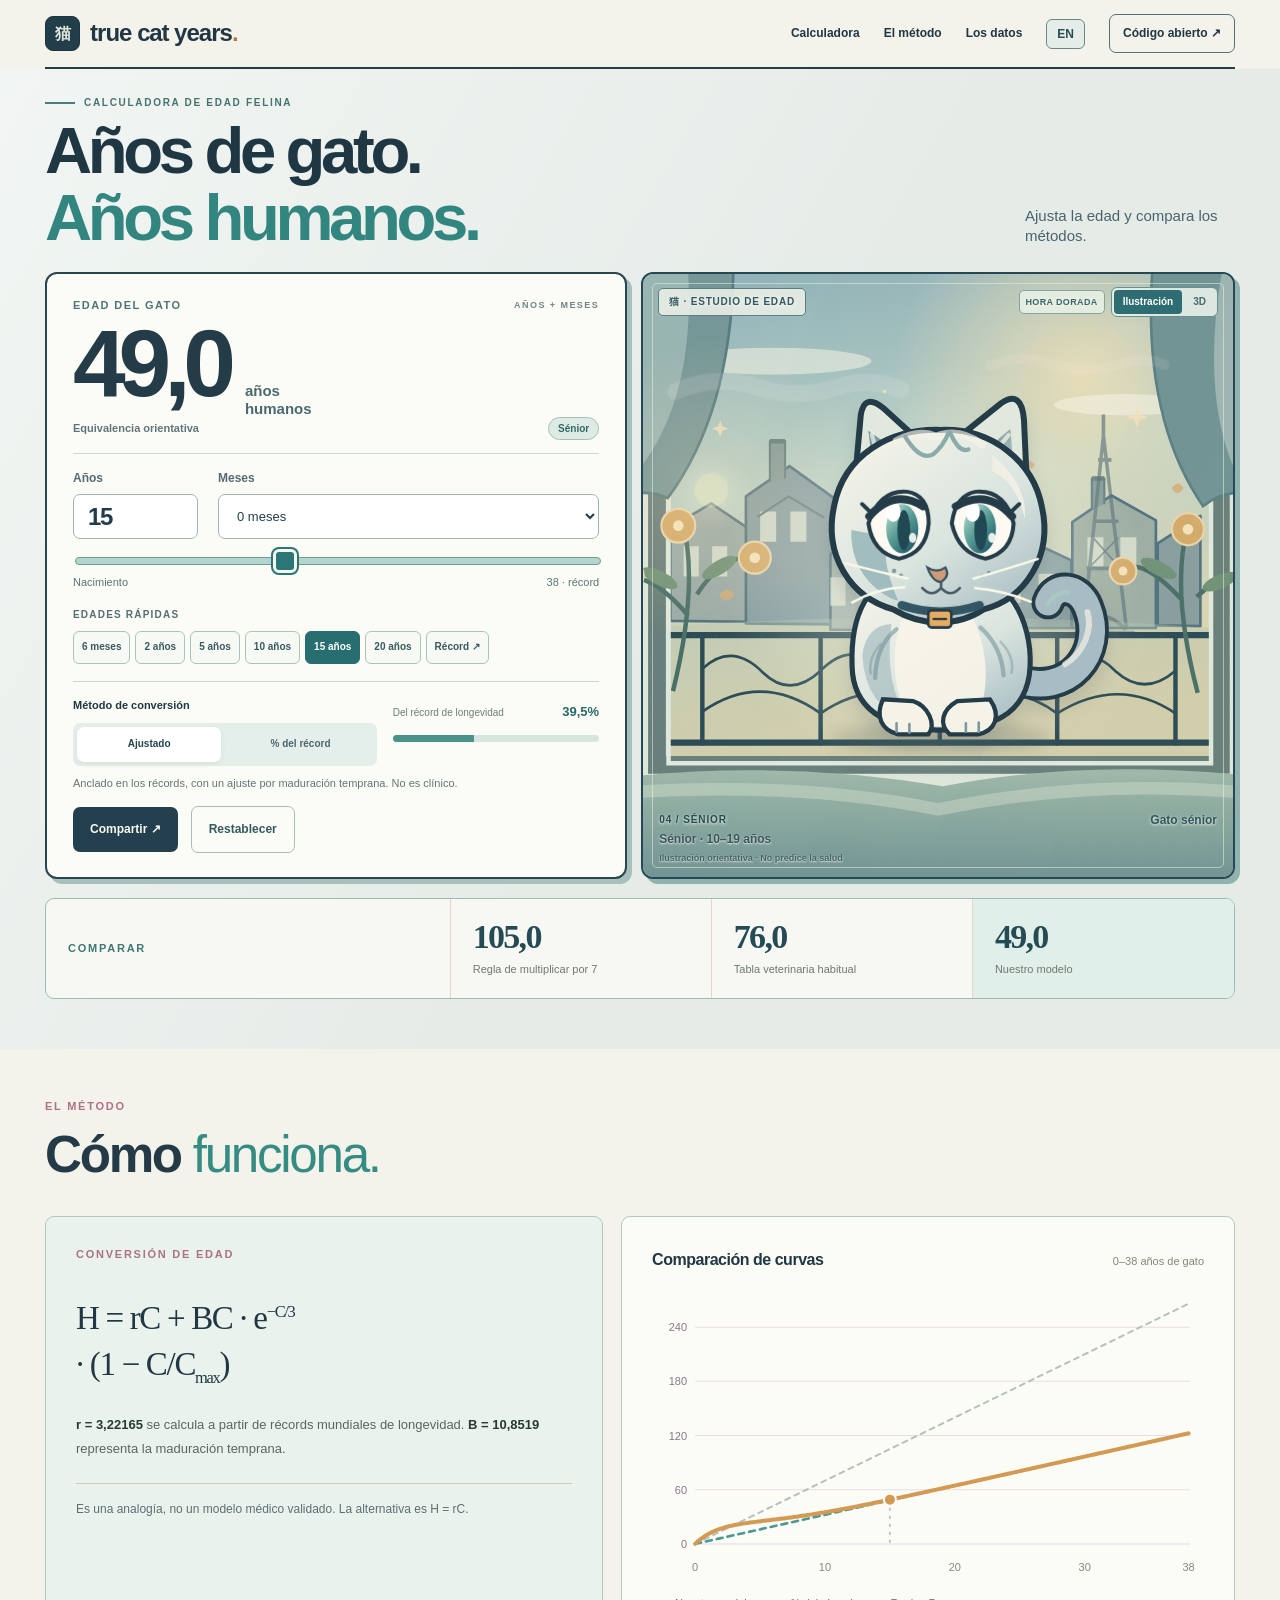
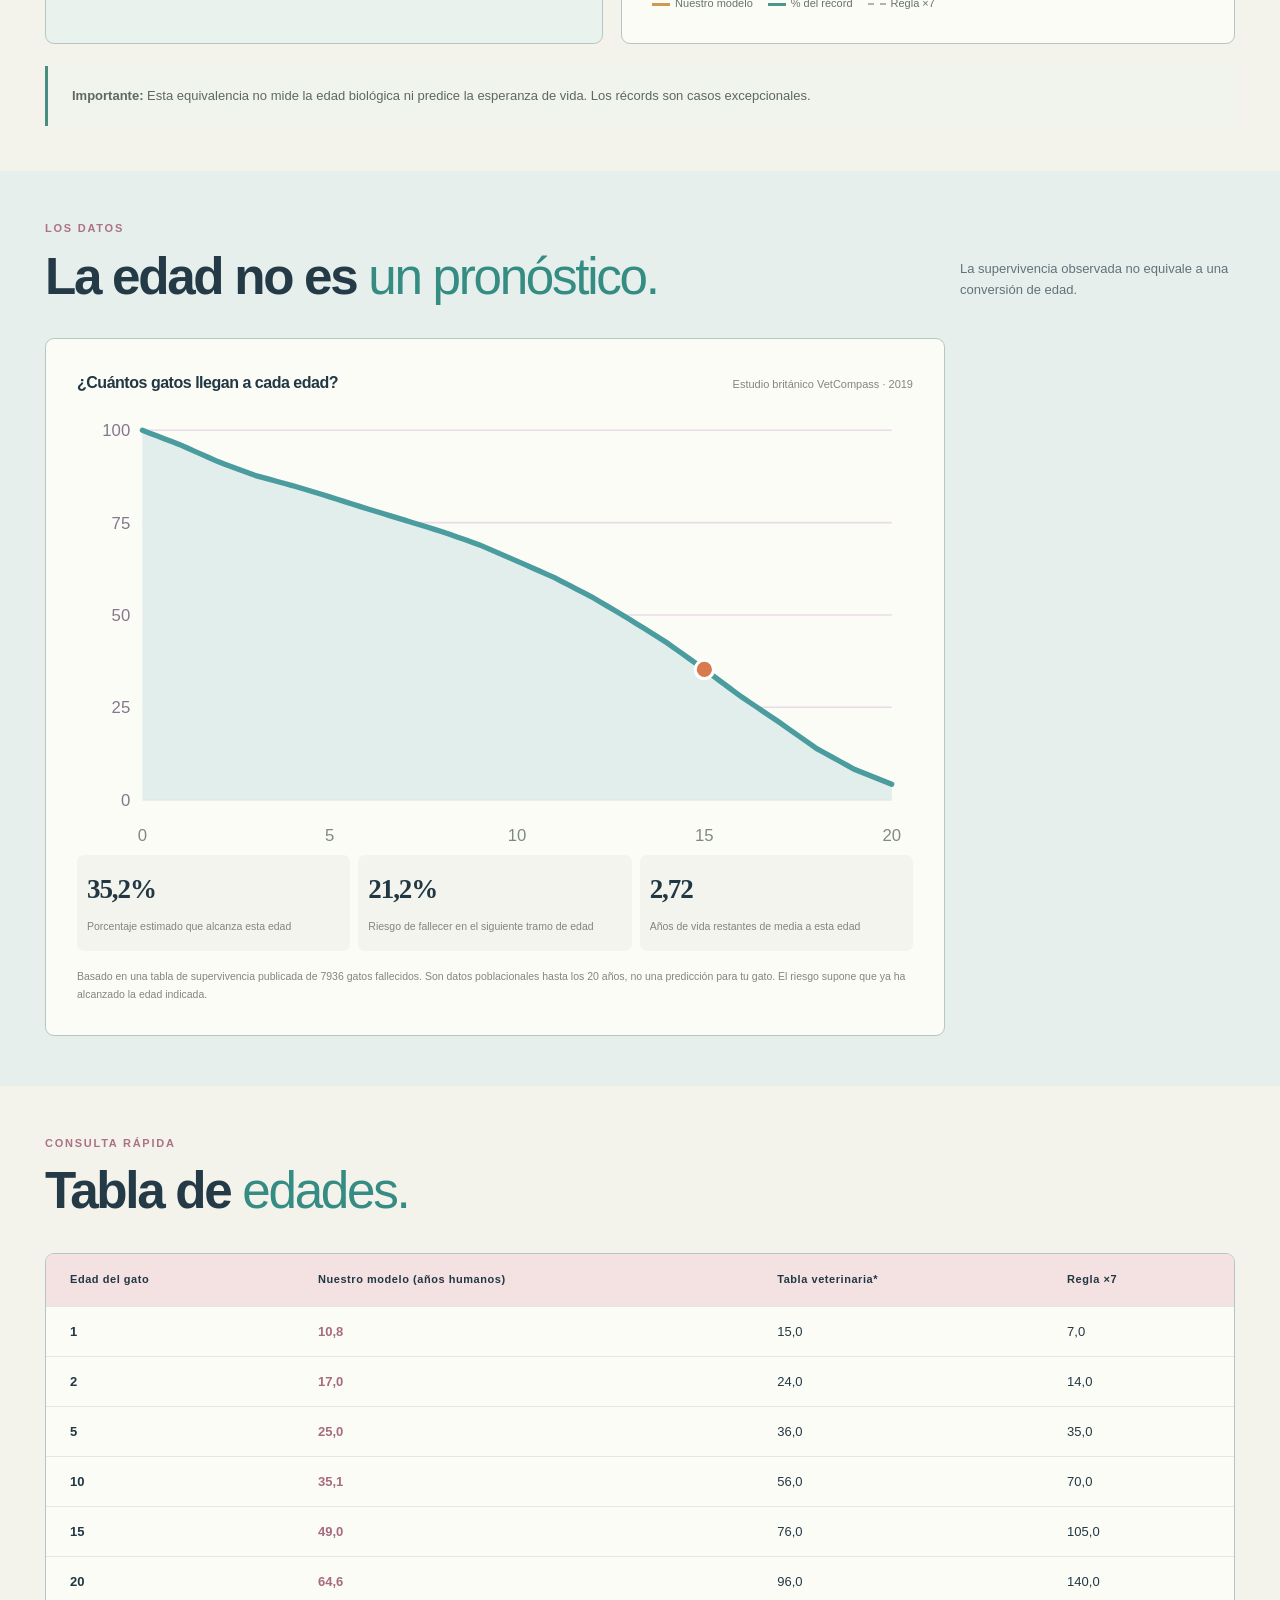
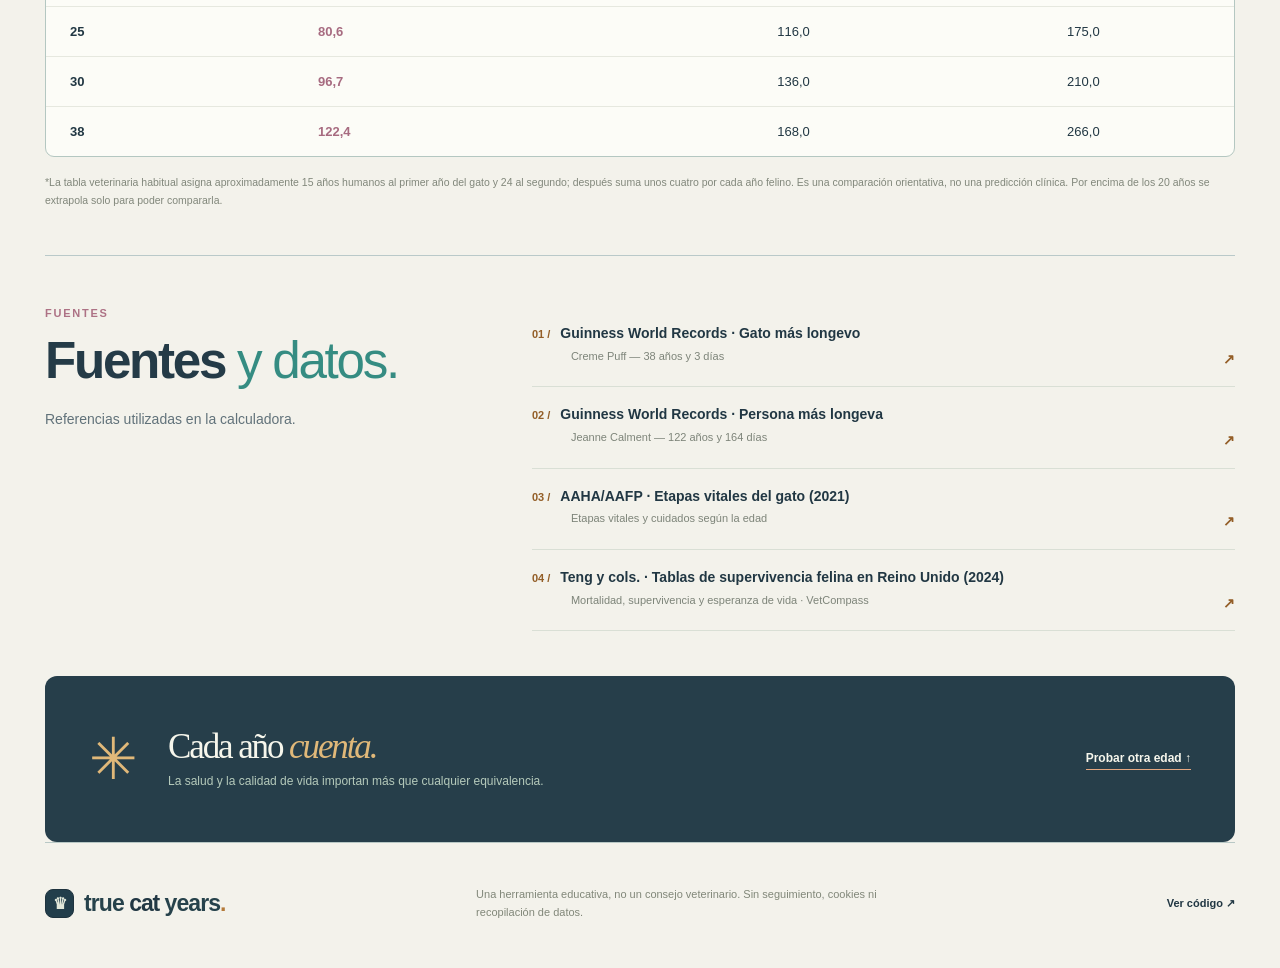
==== commit c9b8173d: "Render Spanish decimal commas before JavaScript initializes" ====
--- a/es/index.html
+++ b/es/index.html
@@ -33,7 +33,7 @@
     <div class="control-panel experience-control">
       <div class="panel-index"><span>EDAD DEL GATO</span><span>AÑOS + MESES</span></div>
       <div class="hero-result">
-        <div class="hero-number"><strong id="result-years" aria-live="polite" aria-atomic="true">49.0</strong><span>años<br>humanos</span></div>
+        <div class="hero-number"><strong id="result-years" aria-live="polite" aria-atomic="true">49,0</strong><span>años<br>humanos</span></div>
         <div class="hero-sub"><span>Equivalencia orientativa</span><span id="stage" class="stage-pill">Sénior</span></div>
       </div>
       <div class="age-fields"><div><label for="years">Años</label><input type="number" id="years" min="0" max="38" step="1" value="15" inputmode="numeric"></div><div><label for="months">Meses</label><select id="months" aria-label="Meses adicionales"><option value="0">0 meses</option><option value="1">1 mes</option><option value="2">2 meses</option><option value="3">3 meses</option><option value="4">4 meses</option><option value="5">5 meses</option><option value="6">6 meses</option><option value="7">7 meses</option><option value="8">8 meses</option><option value="9">9 meses</option><option value="10">10 meses</option><option value="11">11 meses</option></select></div></div>
@@ -43,7 +43,7 @@
       <div class="presets"><button type="button" data-age="0.5">6 meses</button><button type="button" data-age="2">2 años</button><button type="button" data-age="5">5 años</button><button type="button" data-age="10">10 años</button><button type="button" data-age="15">15 años</button><button type="button" data-age="20">20 años</button><button type="button" data-age="38.0082">Récord ↗</button></div>
       <div class="control-lower">
         <div><p class="control-subhead">Método de conversión</p><div class="switcher" role="group" aria-label="Modelo de conversión de edad"><button id="mode-adjusted" type="button" aria-pressed="true" class="active">Ajustado</button><button id="mode-linear" type="button" aria-pressed="false">% del récord</button></div></div>
-        <div class="record-meter"><div class="record-meter-label"><span>Del récord de longevidad</span><strong id="record-share">39.5%</strong></div><div class="progress" aria-hidden="true"><span id="progress-bar"></span></div></div>
+        <div class="record-meter"><div class="record-meter-label"><span>Del récord de longevidad</span><strong id="record-share">39,5%</strong></div><div class="progress" aria-hidden="true"><span id="progress-bar"></span></div></div>
       </div>
       <p class="method-explain" id="mode-description">Comparación ilustrativa basada en récords. No es un diagnóstico.</p>
       <div class="result-actions"><button type="button" id="copy-link" class="action-main">Compartir ↗</button><button type="button" id="reset-age" class="action-alt">Restablecer</button></div>
@@ -194,13 +194,13 @@
       <p id="scene-story" class="scene-note">Sénior · 10–19 años</p><p class="scene-disclaimer">Ilustración orientativa · No predice la salud</p>
     </div>
   </div>
-  <div class="comparison-band"><div><span class="mini-overline">COMPARAR</span></div><div><strong id="compare-seven">105</strong><small>Regla de multiplicar por 7</small></div><div><strong id="compare-vet">76</strong><small>Tabla veterinaria habitual</small></div><div class="compare-feature"><strong id="compare-ours">49.0</strong><small>Nuestro modelo</small></div></div>
+  <div class="comparison-band"><div><span class="mini-overline">COMPARAR</span></div><div><strong id="compare-seven">105</strong><small>Regla de multiplicar por 7</small></div><div><strong id="compare-vet">76</strong><small>Tabla veterinaria habitual</small></div><div class="compare-feature"><strong id="compare-ours">49,0</strong><small>Nuestro modelo</small></div></div>
 </div>
 </section>
 <section class="method-section wrap" id="how-it-works" aria-labelledby="method-heading">
   <div class="section-heading"><div><p class="kicker">EL MÉTODO</p><h2 id="method-heading">Cómo <em>funciona.</em></h2></div><p></p></div>
   <div class="formula-layout">
-    <div class="formula-card"><p class="mini-overline">CONVERSIÓN DE EDAD</p><div class="formula formula-v2" aria-label="H es igual a r por C más B por C por e elevado a menos C dividido entre tres, multiplicado por uno menos C dividido entre C máxima"><span>H = rC + BC · e<sup>−C/3</sup></span><span> · (1 − C/C<sub>max</sub>)</span></div><p><strong>r = <span id="ratio">3.22165</span></strong> se calcula a partir de récords mundiales de longevidad. <strong>B = <span id="boost">10.8519</span></strong> representa la maduración temprana.</p><div class="formula-note">Es una analogía, no un modelo médico validado. La alternativa es H = rC.</div></div>
+    <div class="formula-card"><p class="mini-overline">CONVERSIÓN DE EDAD</p><div class="formula formula-v2" aria-label="H es igual a r por C más B por C por e elevado a menos C dividido entre tres, multiplicado por uno menos C dividido entre C máxima"><span>H = rC + BC · e<sup>−C/3</sup></span><span> · (1 − C/C<sub>max</sub>)</span></div><p><strong>r = <span id="ratio">3,22165</span></strong> se calcula a partir de récords mundiales de longevidad. <strong>B = <span id="boost">10,8519</span></strong> representa la maduración temprana.</p><div class="formula-note">Es una analogía, no un modelo médico validado. La alternativa es H = rC.</div></div>
     <div class="chart-card"><div class="chart-head"><h3>Comparación de curvas</h3><span>0–38 años de gato</span></div><svg id="age-chart" viewBox="0 0 550 295" role="img" aria-label="Comparación de las curvas del modelo ajustado, porcentaje del récord y siete veces la edad del gato"></svg><div class="chart-legend"><span><i class="lg-orange"></i>Nuestro modelo</span><span><i class="lg-green"></i>% del récord</span><span><i class="lg-dotted"></i>Regla ×7</span></div></div>
   </div>
   <p class="accuracy-caveat"><strong>Importante:</strong> Esta equivalencia no mide la edad biológica ni predice la esperanza de vida. Los récords son casos excepcionales.</p>
@@ -208,7 +208,7 @@
 <section class="evidence-section" id="the-evidence" aria-labelledby="evidence-heading"><div class="wrap">
   <div class="section-heading"><div><p class="kicker">LOS DATOS</p><h2 id="evidence-heading">La edad no es <em>un pronóstico.</em></h2></div><p>La supervivencia observada no equivale a una conversión de edad.</p></div>
   <div class="evidence-grid">
-    <div class="survival-card"><div class="chart-head"><h3>¿Cuántos gatos llegan a cada edad?</h3><span>Estudio británico VetCompass · 2019</span></div><svg id="survival-chart" viewBox="0 0 550 285" role="img" aria-label="Supervivencia poblacional estimada desde el nacimiento hasta los 20 años a partir de un estudio veterinario británico"></svg><div class="survival-metrics"><div><strong id="survival-share">35.2%</strong><span>Porcentaje estimado que alcanza esta edad</span></div><div><strong id="death-risk">21.2%</strong><span>Riesgo de fallecer en el siguiente tramo de edad</span></div><div><strong id="years-left">2.72</strong><span>Años de vida restantes de media a esta edad</span></div></div><p class="small-print">Basado en una tabla de supervivencia publicada de 7936 gatos fallecidos. Son datos poblacionales hasta los 20 años, no una predicción para tu gato. El riesgo supone que ya ha alcanzado la edad indicada.</p></div>
+    <div class="survival-card"><div class="chart-head"><h3>¿Cuántos gatos llegan a cada edad?</h3><span>Estudio británico VetCompass · 2019</span></div><svg id="survival-chart" viewBox="0 0 550 285" role="img" aria-label="Supervivencia poblacional estimada desde el nacimiento hasta los 20 años a partir de un estudio veterinario británico"></svg><div class="survival-metrics"><div><strong id="survival-share">35,2%</strong><span>Porcentaje estimado que alcanza esta edad</span></div><div><strong id="death-risk">21,2%</strong><span>Riesgo de fallecer en el siguiente tramo de edad</span></div><div><strong id="years-left">2,72</strong><span>Años de vida restantes de media a esta edad</span></div></div><p class="small-print">Basado en una tabla de supervivencia publicada de 7936 gatos fallecidos. Son datos poblacionales hasta los 20 años, no una predicción para tu gato. El riesgo supone que ya ha alcanzado la edad indicada.</p></div>
     
   </div>
 </div></section>
--- a/storyboard.css
+++ b/storyboard.css
@@ -284,3 +284,29 @@
  #anime-eyes,#anime-tail{animation:none!important}
  .portrait-switch button,.experience-control .presets button{transition:none}
 }
+
+/* Localized navigation and Spanish text fitting */
+.site-header nav .lang-link{
+ display:inline-flex;align-items:center;justify-content:center;
+ border:1px solid #688987;border-radius:6px;
+ font:800 12px/1 var(--sans);
+ padding:8px 10px;min-width:38px;
+ background:#e5ede8;color:#294d55;
+}
+.site-header nav .lang-link:hover{background:#d0e2d9;color:#1a5a60}
+[lang="es"] .experience-heading h1{font-size:clamp(42px,5.1vw,70px)}
+[lang="es"] .experience-control .switcher button{font-size:10px}
+[lang="es"] .scene-disclaimer{font-size:9px}
+@media(max-width:700px){
+ .site-header nav a.lang-link:not(.nav-github){display:inline-flex}
+ [lang="es"] .experience-heading h1{font-size:clamp(37px,8.2vw,58px)}
+ [lang="es"] .experience-control>.scene-panel .scene-note{font-size:10px}
+ [lang="es"] .scene-top .scene-title{font-size:8px}
+ .site-header nav{gap:9px}
+ .site-header nav .lang-link{padding:8px;min-width:32px}
+}
+@media(max-width:385px){
+ [lang="es"] .experience-heading h1{font-size:36px}
+ [lang="es"] .experience-control .switcher button{font-size:9px}
+ [lang="es"] .scene-top .scene-title{font-size:8px}
+}
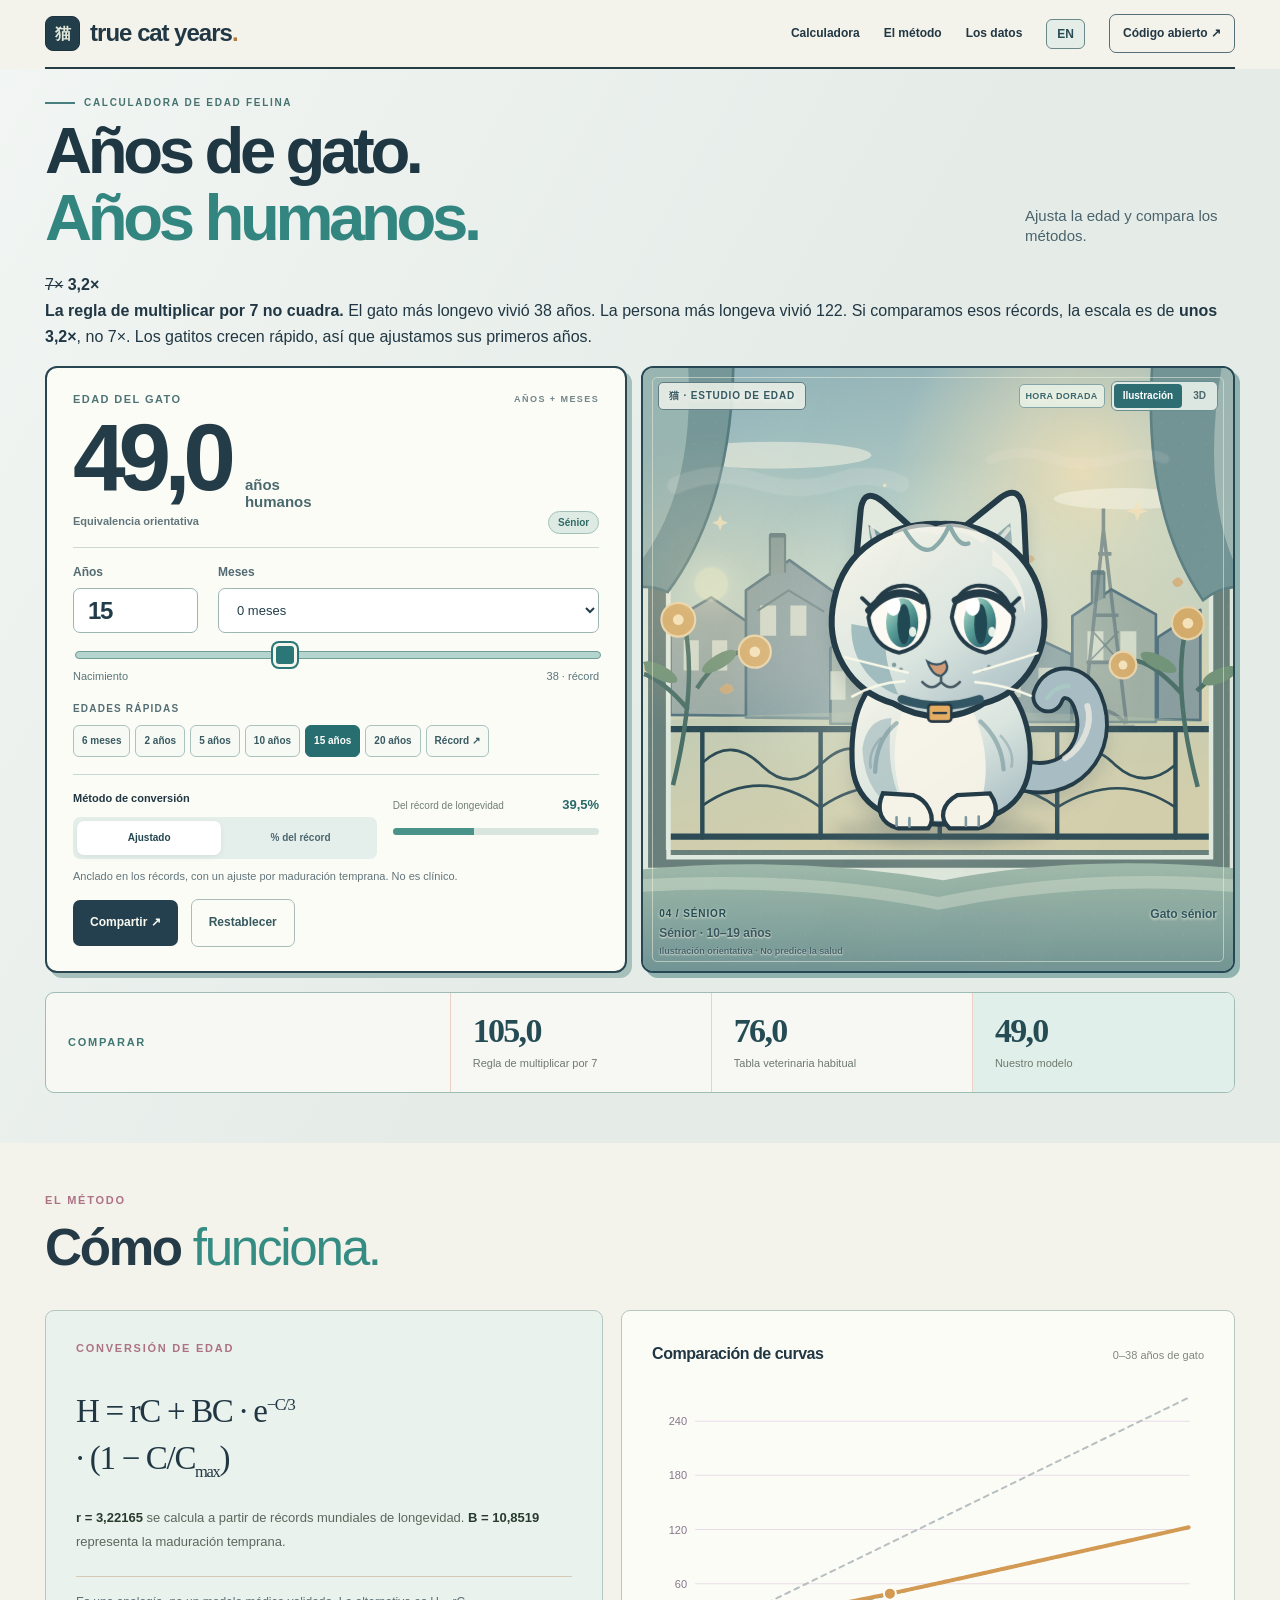
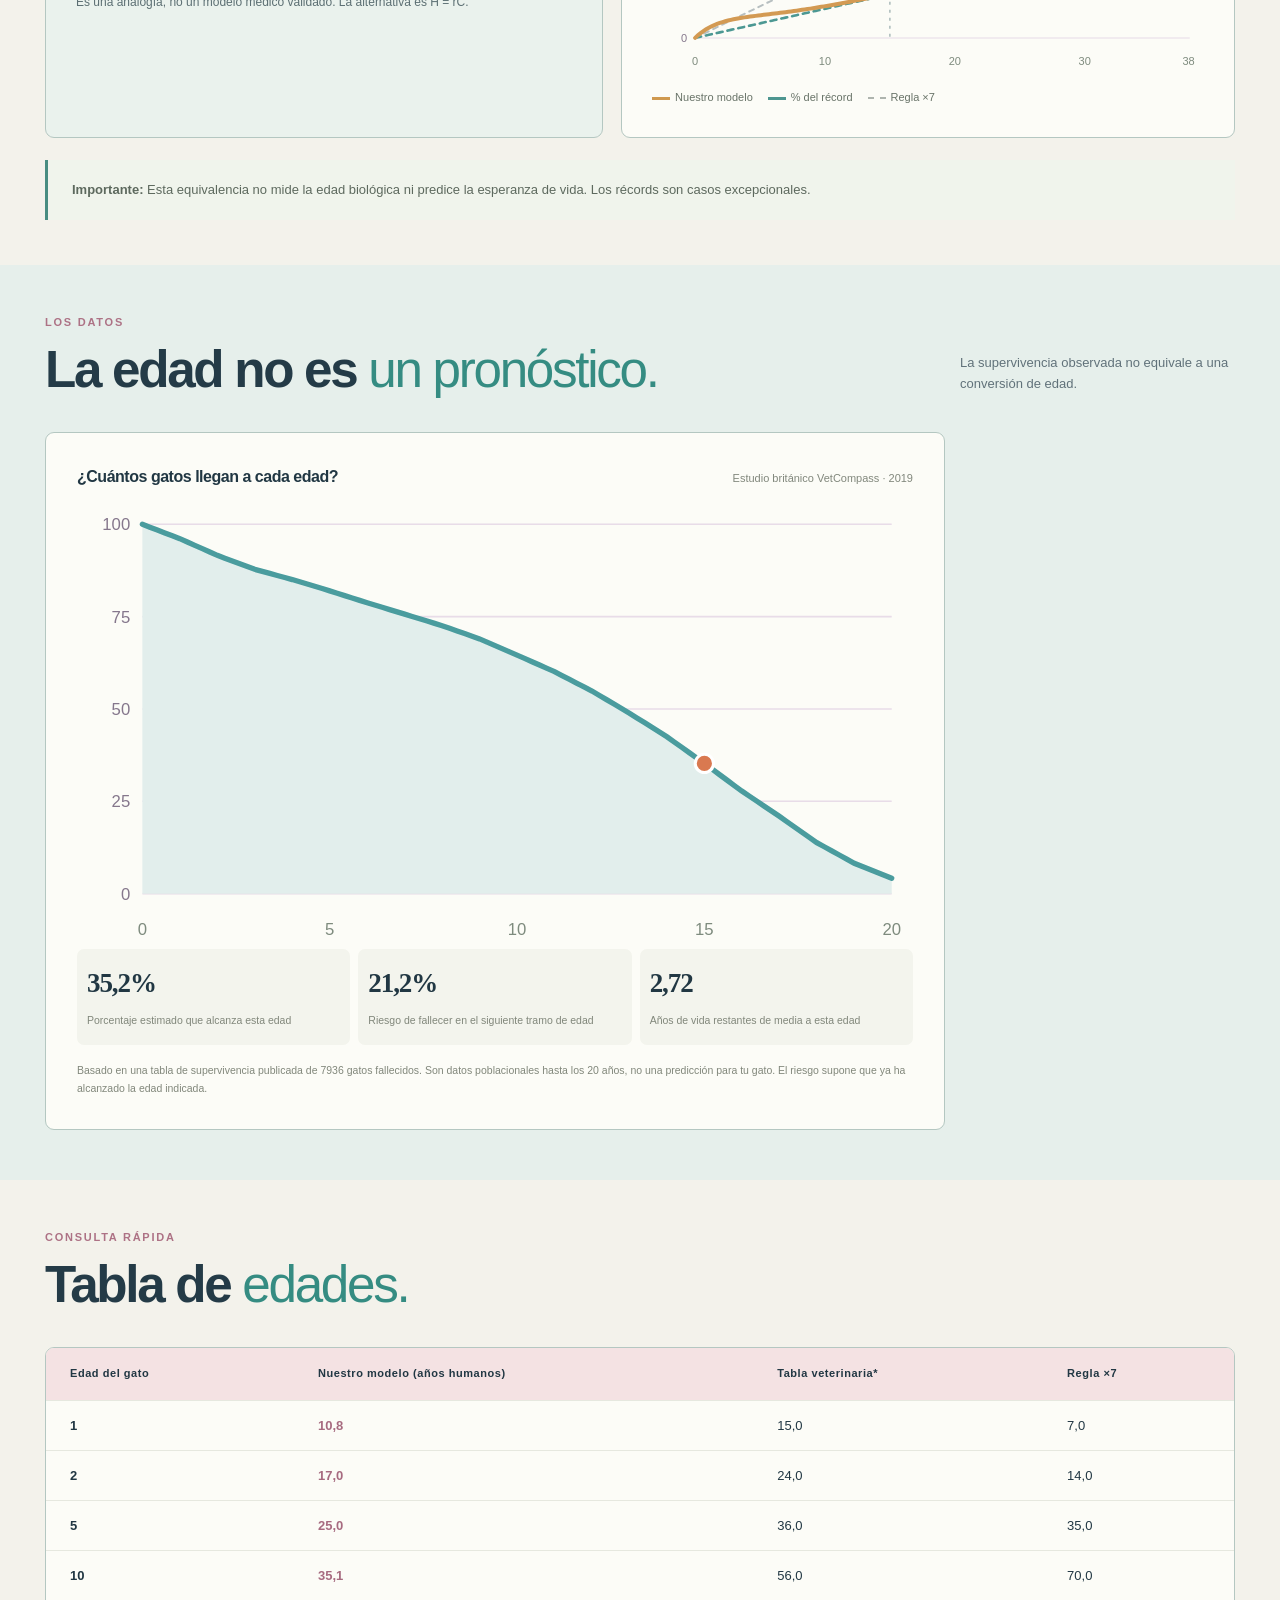
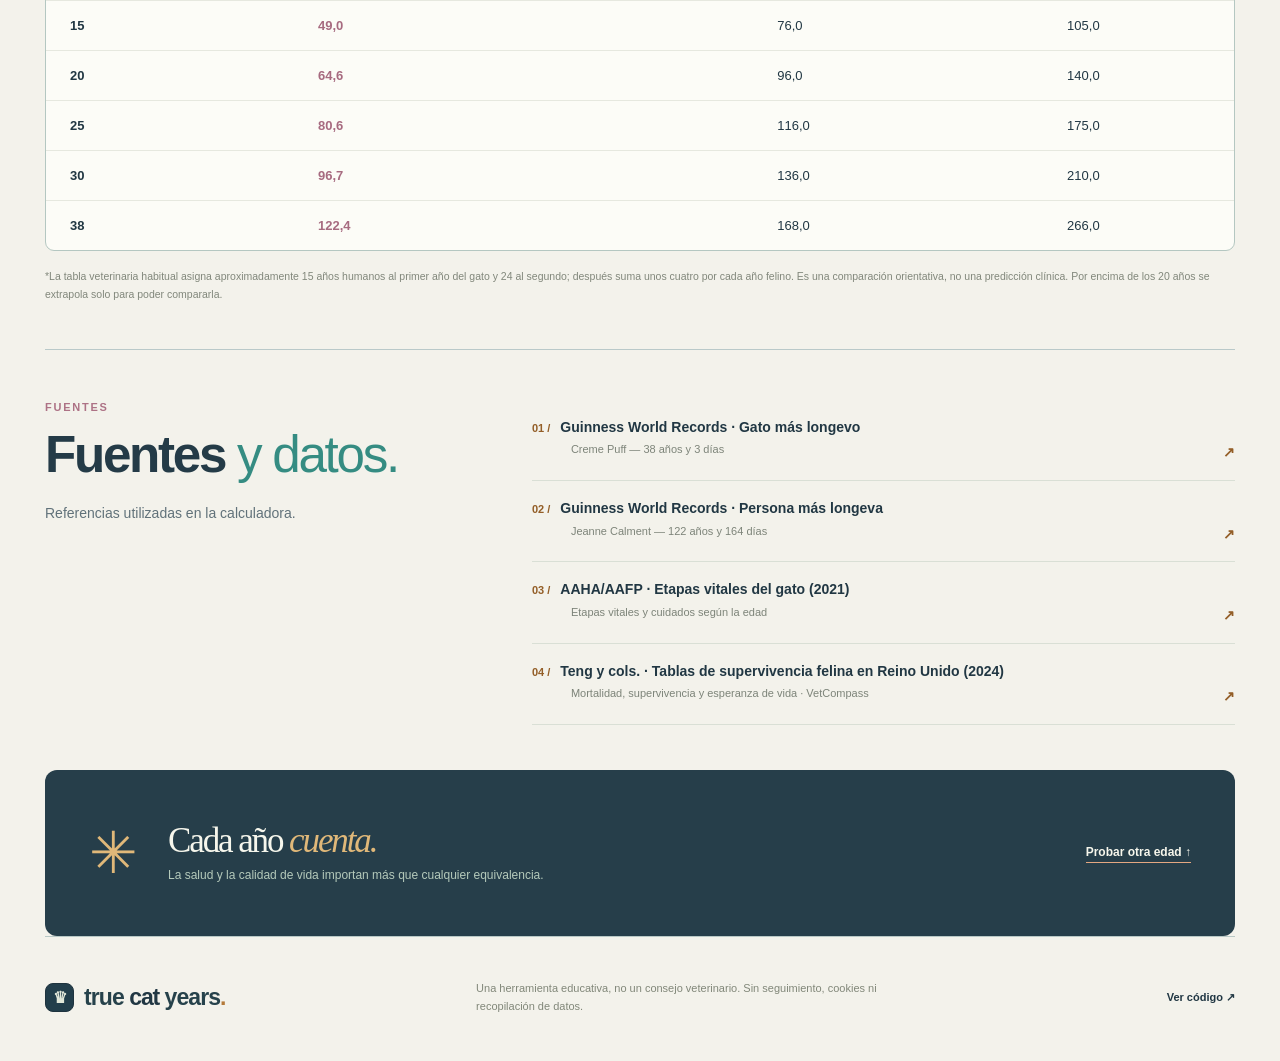
==== commit 4e489ae2: "Explain record-based cat-years scale simply at top (Spanish)" ====
--- a/es/index.html
+++ b/es/index.html
@@ -29,6 +29,10 @@
       <h1 id="calc-heading">Años de gato.<br><em>Años humanos.</em></h1></div>
     <p class="experience-intro">Ajusta la edad y compara los métodos.</p>
   </div>
+  <aside class="age-scale-note" aria-label="Por qué falla la regla de multiplicar por siete">
+    <span class="age-scale-factor" aria-hidden="true"><s>7×</s> <strong>3,2×</strong></span>
+    <p><strong>La regla de multiplicar por 7 no cuadra.</strong> El <a href="https://www.guinnessworldrecords.com/world-records/oldest-cat-ever" target="_blank" rel="noopener noreferrer">gato más longevo vivió 38 años</a>. La <a href="https://www.guinnessworldrecords.com/world-records/oldest-person" target="_blank" rel="noopener noreferrer">persona más longeva vivió 122</a>. Si comparamos esos récords, la escala es de <strong>unos 3,2×</strong>, no 7×. Los gatitos crecen rápido, así que ajustamos sus primeros años.</p>
+  </aside>
   <div class="calc-grid experience-grid">
     <div class="control-panel experience-control">
       <div class="panel-index"><span>EDAD DEL GATO</span><span>AÑOS + MESES</span></div>
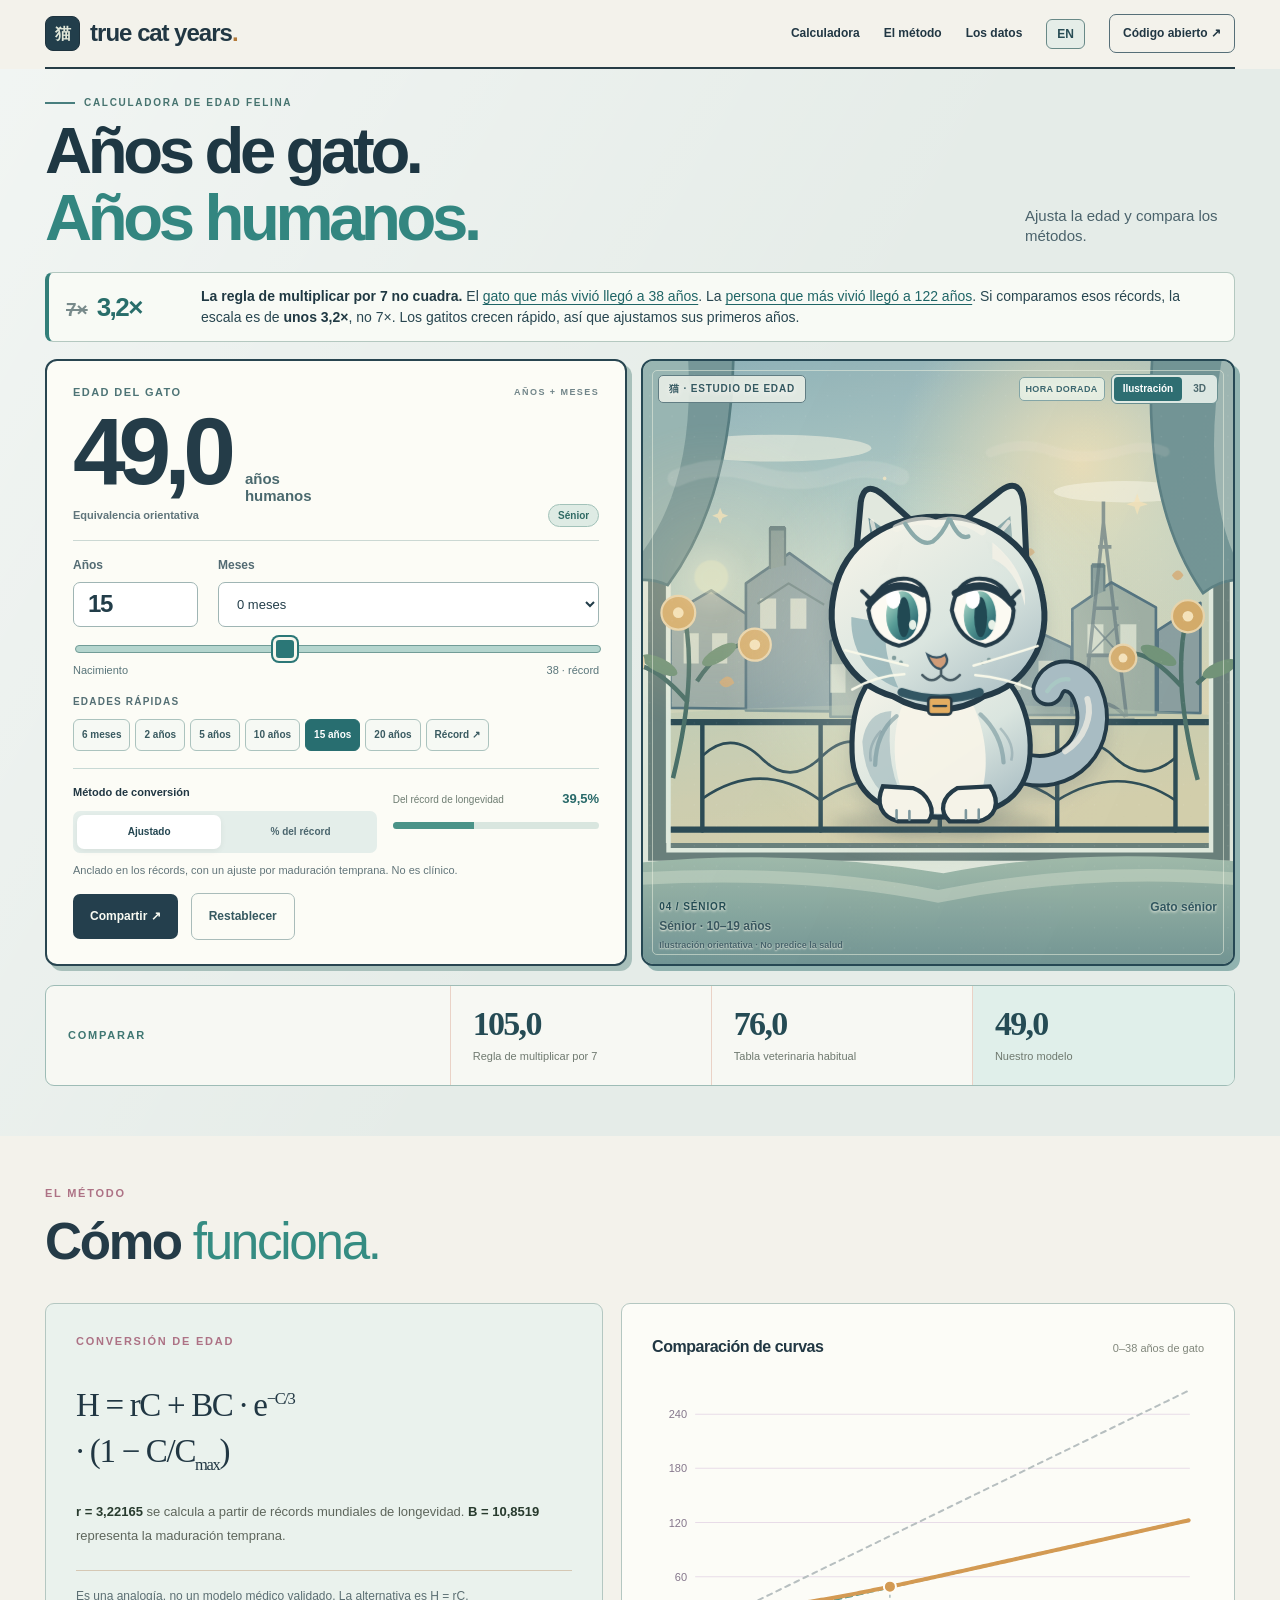
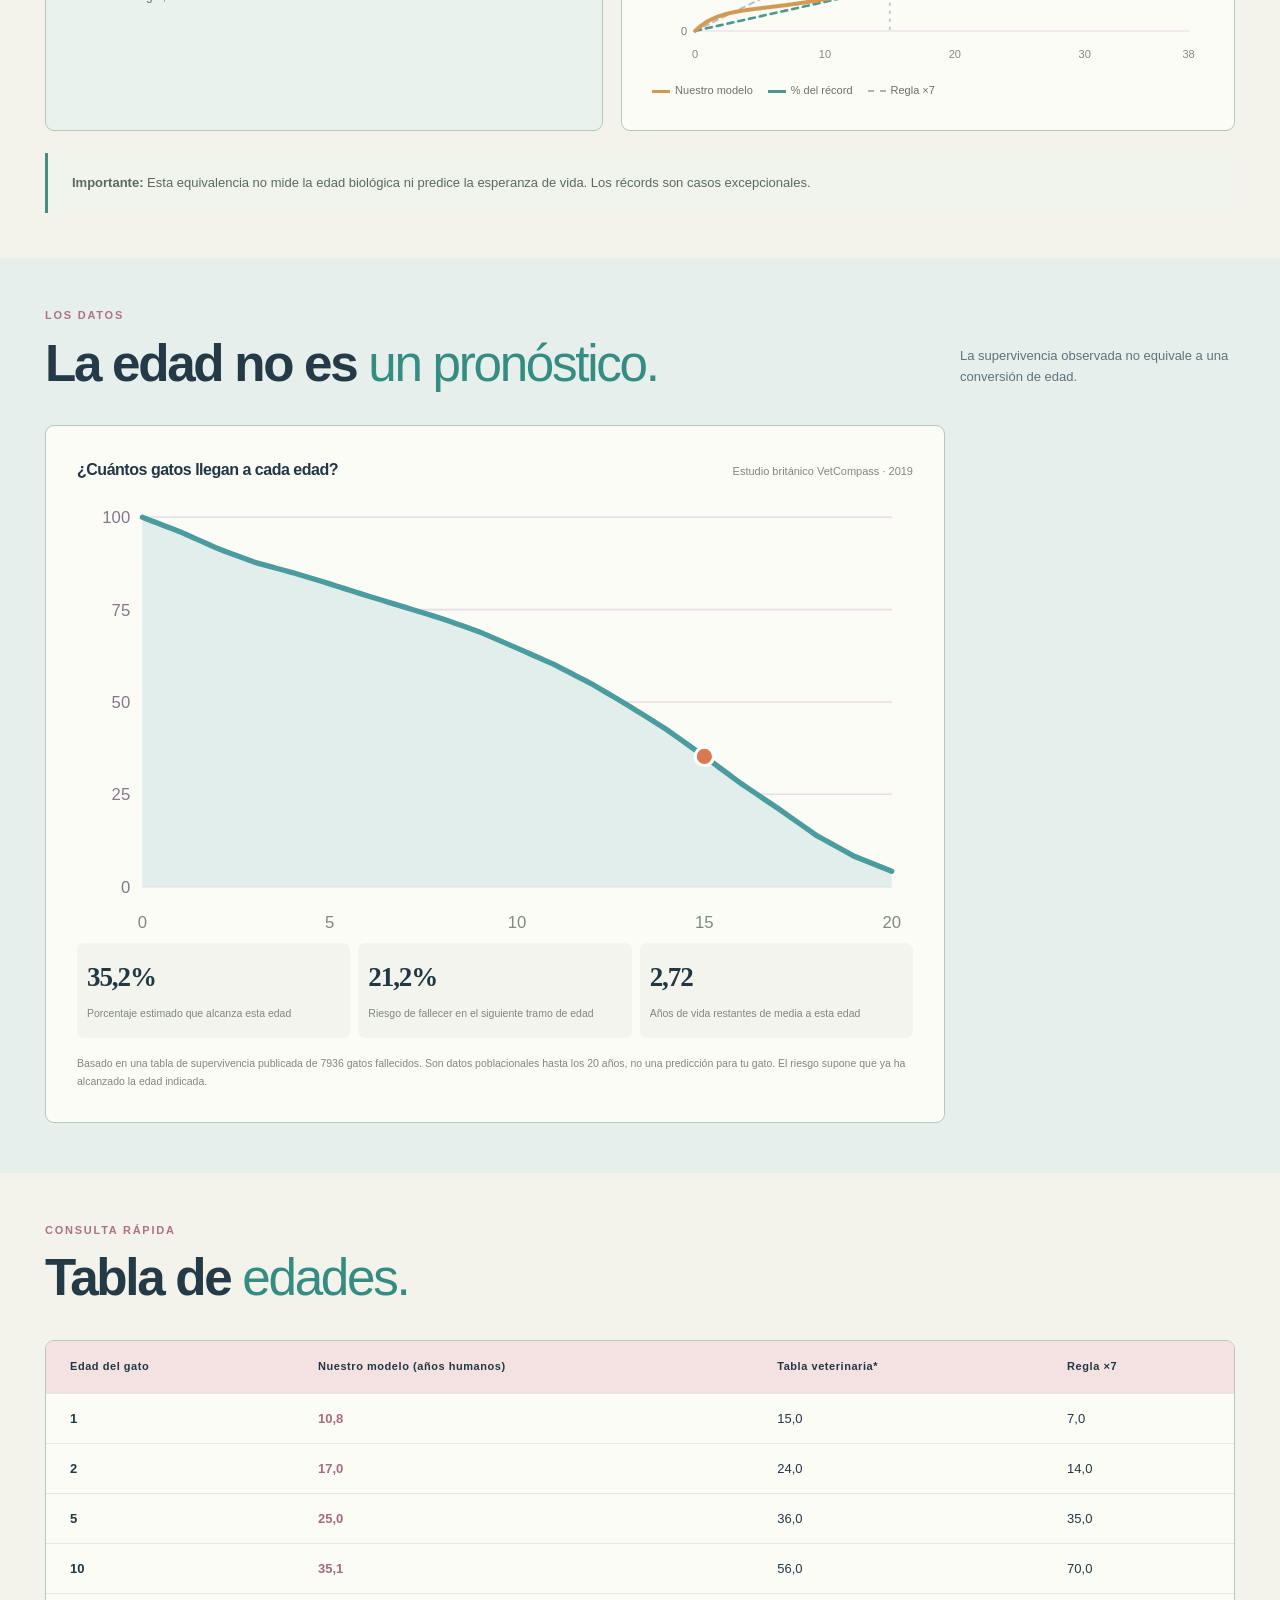
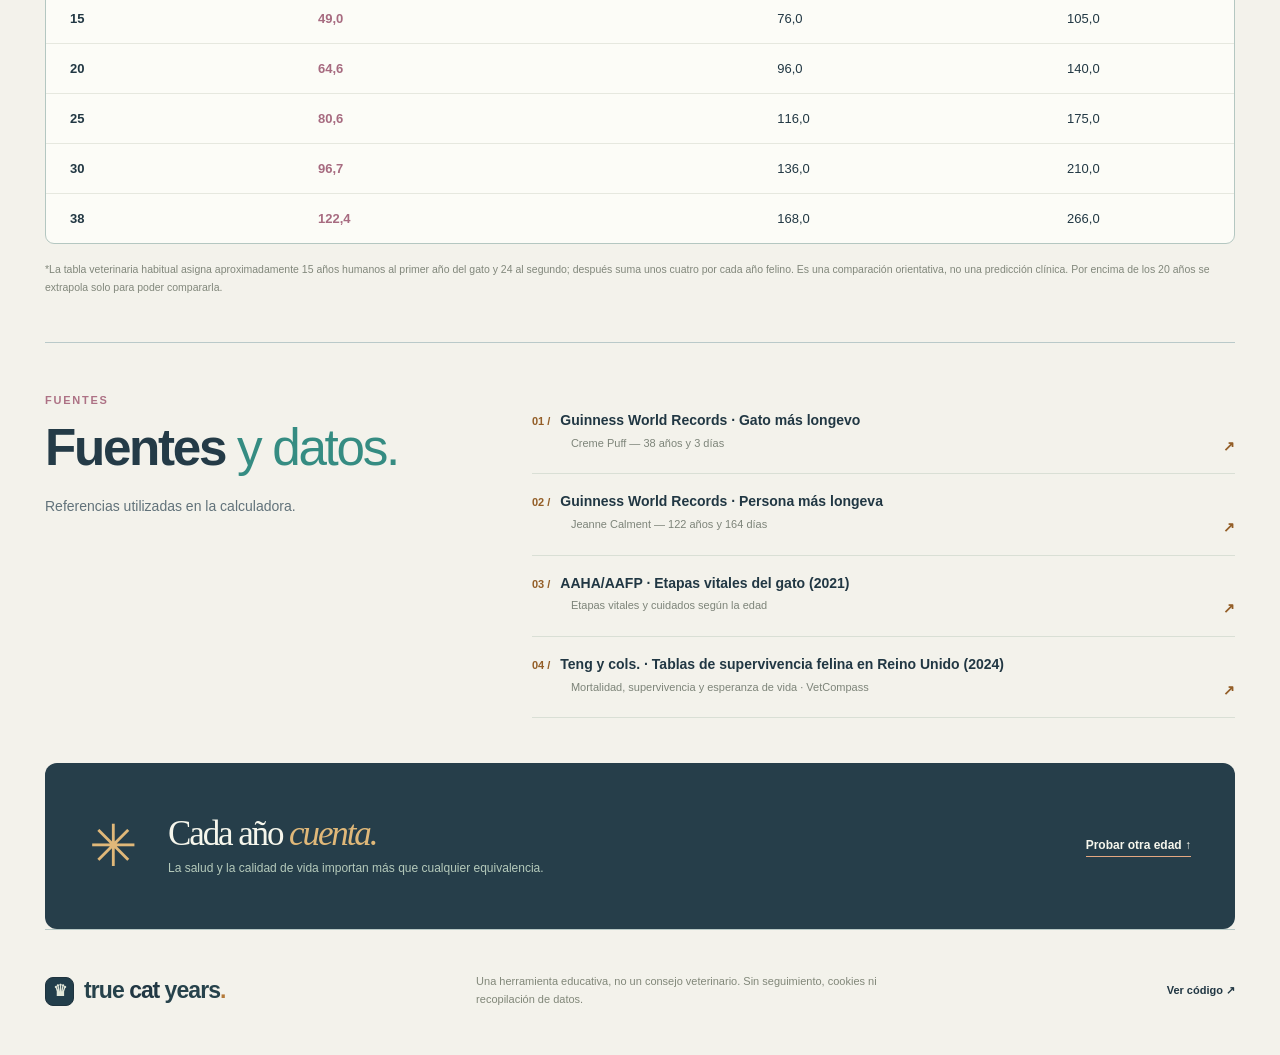
==== commit 33f69f5d: "Simplify record explanations for easy reading in Spanish" ====
--- a/es/index.html
+++ b/es/index.html
@@ -31,7 +31,7 @@
   </div>
   <aside class="age-scale-note" aria-label="Por qué falla la regla de multiplicar por siete">
     <span class="age-scale-factor" aria-hidden="true"><s>7×</s> <strong>3,2×</strong></span>
-    <p><strong>La regla de multiplicar por 7 no cuadra.</strong> El <a href="https://www.guinnessworldrecords.com/world-records/oldest-cat-ever" target="_blank" rel="noopener noreferrer">gato más longevo vivió 38 años</a>. La <a href="https://www.guinnessworldrecords.com/world-records/oldest-person" target="_blank" rel="noopener noreferrer">persona más longeva vivió 122</a>. Si comparamos esos récords, la escala es de <strong>unos 3,2×</strong>, no 7×. Los gatitos crecen rápido, así que ajustamos sus primeros años.</p>
+    <p><strong>La regla de multiplicar por 7 no cuadra.</strong> El <a href="https://www.guinnessworldrecords.com/world-records/oldest-cat-ever" target="_blank" rel="noopener noreferrer">gato que más vivió llegó a 38 años</a>. La <a href="https://www.guinnessworldrecords.com/world-records/oldest-person" target="_blank" rel="noopener noreferrer">persona que más vivió llegó a 122 años</a>. Si comparamos esos récords, la escala es de <strong>unos 3,2×</strong>, no 7×. Los gatitos crecen rápido, así que ajustamos sus primeros años.</p>
   </aside>
   <div class="calc-grid experience-grid">
     <div class="control-panel experience-control">
--- a/storyboard.css
+++ b/storyboard.css
@@ -310,3 +310,35 @@
  [lang="es"] .experience-control .switcher button{font-size:9px}
  [lang="es"] .scene-top .scene-title{font-size:8px}
 }
+
+/* Explain our age scale clearly before the calculator, in both languages. */
+.age-scale-note{
+  display:grid;grid-template-columns:120px minmax(0,1fr);
+  align-items:center;gap:15px;
+  padding:13px 17px;margin:0 0 17px;
+  color:#284650;background:#f8faf5;
+  border:1px solid #b4c8c0;border-left:4px solid #317e79;
+  border-radius:8px;
+}
+.age-scale-factor{
+  display:flex;align-items:baseline;gap:9px;
+  white-space:nowrap;font-family:var(--sans);
+}
+.age-scale-factor s{color:#788a8b;font-size:19px;font-weight:700;text-decoration-thickness:2px}
+.age-scale-factor strong{color:#286d6a;font-size:26px;font-weight:850;letter-spacing:-.06em}
+.age-scale-note p{
+  margin:0;max-width:100%;
+  font:500 14px/1.48 var(--sans);
+}
+.age-scale-note p strong{font-weight:800;color:#203943}
+.age-scale-note p a{
+  color:#1f6566;text-decoration:underline;text-underline-offset:3px;
+  text-decoration-thickness:1px;
+}
+.age-scale-note p a:hover{color:#12464f}
+@media(max-width:700px){
+  .age-scale-note{grid-template-columns:1fr;gap:4px;padding:11px 13px;margin-bottom:15px}
+  .age-scale-factor s{font-size:16px}
+  .age-scale-factor strong{font-size:21px}
+  .age-scale-note p{font-size:13px;line-height:1.45}
+}
